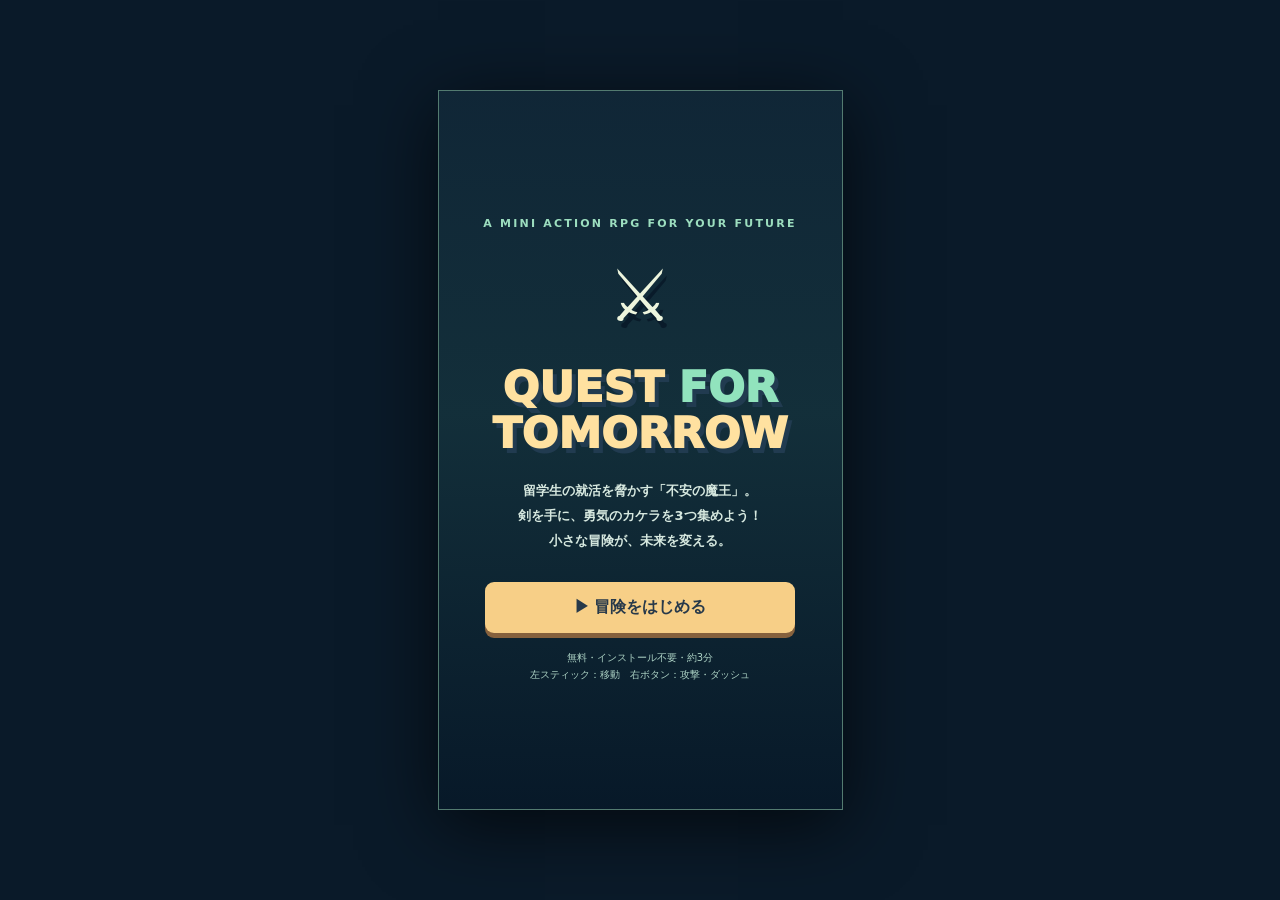
==== index.html @ f7398fd4 "Publish self-contained mobile TC Quest pixel RPG" ====
<!doctype html>
<html lang="ja"><head><meta charset="utf-8"><meta name="viewport" content="width=device-width,initial-scale=1,maximum-scale=1,user-scalable=no,viewport-fit=cover"><meta name="theme-color" content="#152939"><meta name="description" content="留学生のための無料ピクセルアクションRPG。スマホですぐ遊ぼう！"><title>QUEST FOR TOMORROW | TC Quest</title>
<style>
*{box-sizing:border-box}html,body{margin:0;height:100%;overflow:hidden;background:#0a1a29;color:#edf5dd;font-family:system-ui,-apple-system,"Hiragino Kaku Gothic ProN","Yu Gothic",sans-serif;touch-action:none}body{display:grid;place-items:center}#wrap{position:relative;height:min(100dvh,720px);width:min(100vw,405px,calc(100dvh * .5625));aspect-ratio:9/16;overflow:hidden;background:#294a45;box-shadow:0 15px 70px #000a;border:1px solid #537b70}canvas{display:block;width:100%;height:100%;image-rendering:pixelated;touch-action:none}#menu,#win,#lose,#inventory{position:absolute;inset:0;display:flex;align-items:center;justify-content:center;text-align:center;flex-direction:column;padding:25px;background:linear-gradient(180deg,#102536d9,#132f3ae8 45%,#071828f7);z-index:4}#menu[hidden],#win[hidden],#lose[hidden],#inventory[hidden]{display:none}.kicker{font-weight:900;color:#9cdebf;letter-spacing:.2em;font-size:11px}.logo{margin:18px 0 10px;font-size:43px;line-height:1.07;font-weight:1000;color:#ffe1a0;text-shadow:4px 5px 0 #213b50}.logo span{color:#91e3bd}.pixel{font-size:72px;filter:drop-shadow(4px 7px 0 #091b2a);margin:24px 0 8px}.story{font-weight:650;font-size:13px;line-height:1.9;color:#d6e8df;max-width:290px}.primary,.secondary{border:0;border-radius:9px;padding:15px 16px;width:100%;max-width:310px;cursor:pointer;font-weight:900;font-size:16px;box-shadow:0 5px 0 #86613d;background:#f7cf87;color:#27394a;margin-top:15px}.secondary{background:#1e4554;color:#dbf5e2;border:1px solid #548978;box-shadow:none;font-size:13px}small{color:#add3c5;font-size:10px;line-height:1.7;margin-top:16px}.card{padding:20px 15px;border:1px solid #76b69b;background:#173a46;border-radius:12px;max-width:310px;width:100%}.card h2{color:#ffdc96;margin:6px 0 9px}.card p{font-size:13px;line-height:1.8}#err{position:absolute;bottom:5px;color:#ffb9ab;font-size:10px;left:5px;right:5px;text-align:center;pointer-events:none}#tips{position:absolute;top:5px;right:5px;z-index:3;pointer-events:none;color:#f6dfac;font-size:10px;text-shadow:0 2px 4px #000}
</style></head><body><main id="wrap"><canvas id="game" width="360" height="640" aria-label="ピクセルアクションRPG"></canvas>
<div id="menu"><div class="kicker">A MINI ACTION RPG FOR YOUR FUTURE</div><div class="pixel">⚔️</div><h1 class="logo">QUEST <span>FOR</span><br>TOMORROW</h1><p class="story">留学生の就活を脅かす「不安の魔王」。<br>剣を手に、勇気のカケラを3つ集めよう！<br>小さな冒険が、未来を変える。</p><button class="primary" id="start">▶ 冒険をはじめる</button><small>無料・インストール不要・約3分<br>左スティック：移動　右ボタン：攻撃・ダッシュ</small></div>
<div id="win" hidden><div class="kicker">QUEST COMPLETE ✨</div><h1 class="logo">未来への<br>扉が開いた！</h1><p class="story">モンスターを倒した勇気で、<br>次は本当の就活に挑戦しよう。</p><div class="card"><div class="kicker">NEXT QUEST</div><h2>TC パスポート</h2><p>留学生の就職活動を、もっと自分らしく。<br>新しい一歩を踏み出そう。</p><button id="register" class="primary">TCパスポートを見る ↗</button></div><button class="secondary" id="again">もう一度プレイ ↻</button><small>本ゲームのアイテムはTCパスポート本体とは無関係です。</small></div>
<div id="lose" hidden><div class="pixel">💔</div><h1 class="logo">GAME OVER</h1><p class="story">冒険は何度でもやり直せる！</p><button class="primary" id="retry">もう一度チャレンジ</button></div>
<div id="inventory" hidden><div class="kicker">ADVENTURER'S BAG</div><h1 class="logo">もちもの</h1><div class="card" id="bag"></div><button id="resume" class="primary">▶ つづける</button></div><div id="tips"></div><div id="err"></div></main>
<script>
(()=>{'use strict';
const c=document.querySelector('#game'),g=c.getContext('2d');if(!g){document.querySelector('#err').textContent='Canvasが使用できません';return}g.imageSmoothingEnabled=false;
const SW=360,SH=640,WW=800,WH=1550,T=32,pi=Math.PI*2;
let p,foes,loot,fx,bolts,boss,keys={},joy=null,playing=false,pause=false,last=0,sec=0,camX=0,camY=0,shake=0,transition=0,won=false;
const $=s=>document.querySelector(s),clamp=(v,a,b)=>Math.max(a,Math.min(b,v)),rd=(x,y)=>{let q=Math.sin(x*127.1+y*311.7)*43758.5453;return q-Math.floor(q)},dist=(a,b)=>Math.hypot(a.x-b.x,a.y-b.y);
function r(x,y,w,h,col){g.fillStyle=col;g.fillRect(Math.round(x),Math.round(y),Math.ceil(w),Math.ceil(h))}
function tx(t,x,y,size=12,col='#fff3cd',align='left'){g.font='900 '+size+'px system-ui,sans-serif';g.textAlign=align;g.textBaseline='middle';g.shadowColor='#10202b';g.shadowBlur=3;g.fillStyle=col;g.fillText(t,x,y);g.shadowBlur=0}
function circ(x,y,rad,col){g.beginPath();g.arc(x,y,rad,0,pi);g.fillStyle=col;g.fill()}
function pill(x,y,w,h,col){r(x,y,w,h,col);r(x+3,y-3,w-6,3,col);r(x+3,y+h,w-6,3,col)}
function snd(freq=440){try{const A=window.AudioContext||window.webkitAudioContext;if(!A)return;const ac=window._tcAc||(window._tcAc=new A());if(ac.state==='suspended')ac.resume();const o=ac.createOscillator(),v=ac.createGain();o.type='square';o.frequency.value=freq;v.gain.value=.018;o.connect(v);v.connect(ac.destination);o.start();v.gain.exponentialRampToValueAtTime(.0001,ac.currentTime+.09);o.stop(ac.currentTime+.1)}catch(e){}}
function makeFoe(x,y,type=0,gem=false){return{x,y,type,gem,hp:type===2?8:type===1?5:4,max:type===2?8:type===1?5:4,t:rd(x,y)*6,hit:0,cool:0,dead:false,vx:0,vy:0}}
function begin(){
 p={x:397,y:1330,hp:12,max:12,atk:2,armor:0,lv:1,xp:0,coins:0,pots:2,gems:0,weapon:false,shield:false,dx:0,dy:-1,swing:0,hit:0,atkc:0,dash:0,dashc:0};
 foes=[makeFoe(455,1170,0),makeFoe(340,1065,0),makeFoe(427,970,1,true),makeFoe(500,900,0),makeFoe(320,820,1),makeFoe(420,765,2,true),makeFoe(480,680,1),makeFoe(350,620,0),makeFoe(440,505,2,true),makeFoe(480,405,1)];
 loot=[{x:337,y:1275,k:'sword',live:true},{x:467,y:1110,k:'shield',live:true},{x:350,y:730,k:'potion',live:true}];
 boss={x:400,y:235,hp:45,max:45,active:false,dead:false,t:0,cool:1.5,hit:0};
 fx=[];bolts=[];keys={};joy=null;playing=true;pause=false;won=false;sec=0;camY=WH-SH;camX=215;shake=0;
 $('#menu').hidden=true;$('#win').hidden=true;$('#lose').hidden=true;$('#inventory').hidden=true;$('#tips').textContent='';
 snd(520);
}
function spark(x,y,col,n=9){for(let j=0;j<n;j++){let a=rd(j+sec*100,x+y)*pi*2,v=40+rd(j*4,y)*80;fx.push({x,y,vx:Math.cos(a)*v,vy:Math.sin(a)*v,l:.4+rd(x,j)*.3,col})}}
function lootGet(z){z.live=false;if(z.k==='sword'){p.weapon=true;p.atk=4;notice('鋼の剣を手に入れた！ 攻撃力UP')}else if(z.k==='shield'){p.shield=true;p.armor=1;notice('守りの盾を装備！')}else if(z.k==='gem'){p.gems++;notice('勇気のカケラ '+p.gems+'/3');snd(820)}else if(z.k==='potion'){p.pots++;notice('回復薬 +1')}else{p.coins+=10;notice('10 GOLD GET!')}spark(z.x,z.y,'#ffd990',15);snd(670)}
let note='',noteTime=0;function notice(s){note=s;noteTime=2.1}
function attack(){if(!playing||pause||p.atkc>0)return;p.swing=.19;p.atkc=.32;snd(325);let ang=Math.atan2(p.dy,p.dx);spark(p.x+p.dx*17,p.y+p.dy*17,'#ffffc7',4);for(let f of [...foes,boss]){if(f.dead||f===boss&&!f.active)continue;let d=dist(f,p),a=Math.atan2(f.y-p.y,f.x-p.x);if(d<64&&(Math.abs(Math.atan2(Math.sin(a-ang),Math.cos(a-ang)))<1.5||d<30)){f.hp-=p.atk;f.hit=.17;spark(f.x,f.y,'#ffc5ac',6);if(f.hp<=0){f.dead=true;spark(f.x,f.y,'#eac185',19);if(f===boss){victory();return}if(f.gem)loot.push({x:f.x,y:f.y,k:'gem',live:true});else if(rd(f.x,f.y)>.62)loot.push({x:f.x,y:f.y,k:rd(f.y,f.x)>.5?'potion':'gold',live:true});p.xp+=4;if(p.xp>=12*p.lv){p.xp=0;p.lv++;p.max+=2;p.hp=Math.min(p.max,p.hp+3);notice('LEVEL UP! LV.'+p.lv)} } } } }
function dash(){if(!playing||pause||p.dashc>0)return;p.dash=.21;p.dashc=1.35;p.hit=.25;snd(625)}
function heal(){if(!playing||pause||p.pots<1||p.hp===p.max)return;p.pots--;p.hp=Math.min(p.max,p.hp+6);spark(p.x,p.y,'#7ce2b2',15);notice('HP回復！');snd(725)}
function damage(n){if(p.hit>0||!playing||pause)return;p.hp-=Math.max(1,n-p.armor);p.hit=.85;shake=8;spark(p.x,p.y,'#ff8d89',12);snd(125);if(p.hp<=0){playing=false;$('#lose').hidden=false}}
function victory(){playing=false;won=true;$('#win').hidden=false;snd(985)}
function openBag(){if(!playing)return;pause=true;$('#bag').innerHTML='⚔ 剣：'+(p.weapon?'装備中':'未取得')+'<br>🛡 盾：'+(p.shield?'装備中':'未取得')+'<br>🧪 回復薬：'+p.pots+'<br>✨ 勇気のカケラ：'+p.gems+'/3<br>🪙 コイン：'+p.coins+'<br>★ レベル：'+p.lv;$('#inventory').hidden=false}
function update(dt){if(!playing||pause)return;sec+=dt;noteTime=Math.max(0,noteTime-dt);shake=Math.max(0,shake-30*dt);
 for(const k of ['swing','hit','atkc','dash','dashc'])p[k]=Math.max(0,p[k]-dt);
 let dx=(keys.KeyD||keys.ArrowRight?1:0)-(keys.KeyA||keys.ArrowLeft?1:0),dy=(keys.KeyS||keys.ArrowDown?1:0)-(keys.KeyW||keys.ArrowUp?1:0);
 if(joy){dx=joy.dx;dy=joy.dy}let len=Math.hypot(dx,dy);if(len>.06){dx/=Math.max(1,len);dy/=Math.max(1,len);p.dx=dx;p.dy=dy;let sp=p.dash>0?370:135;p.x=clamp(p.x+dx*sp*dt,30,WW-30);p.y=clamp(p.y+dy*sp*dt,35,WH-35)}
 for(let z of loot)if(z.live&&dist(z,p)<27)lootGet(z);
 if(p.gems>=3&&!boss.active){boss.active=true;notice('3つのカケラを集めた！ 北の遺跡へ！')}
 for(let f of foes){if(f.dead)continue;f.t+=dt;f.hit=Math.max(0,f.hit-dt);f.cool=Math.max(0,f.cool-dt);let d=dist(f,p);
 if(d<230){let s=f.type===1?55:48;if(d>25){f.x+=(p.x-f.x)/d*s*dt;f.y+=(p.y-f.y)/d*s*dt}if(d<25&&f.cool===0){damage(2);f.cool=.95}}else{f.x+=Math.sin(f.t*.7)*.17;f.y+=Math.cos(f.t*.8)*.13}}
 if(boss.active&&!boss.dead){boss.t+=dt;boss.cool-=dt;boss.hit=Math.max(0,boss.hit-dt);let d=dist(boss,p);if(d<480){if(d>65){boss.x+=(p.x-boss.x)/Math.max(1,d)*37*dt;boss.y+=(p.y-boss.y)/Math.max(1,d)*37*dt}if(d<62)damage(3);if(boss.cool<=0){boss.cool=boss.hp<22?1.1:1.65;for(let i=-1;i<=1;i++){let a=Math.atan2(p.y-boss.y,p.x-boss.x)+i*.32;bolts.push({x:boss.x,y:boss.y,vx:Math.cos(a)*125,vy:Math.sin(a)*125,t:3.6})}snd(210)}}}
 for(let z of bolts){z.x+=z.vx*dt;z.y+=z.vy*dt;z.t-=dt;if(z.t>0&&Math.hypot(z.x-p.x,z.y-p.y)<16){z.t=0;damage(2)}}bolts=bolts.filter(z=>z.t>0);
 for(let z of fx){z.x+=z.vx*dt;z.y+=z.vy*dt;z.l-=dt}fx=fx.filter(z=>z.l>0);
 camX+=(clamp(p.x-SW/2,0,WW-SW)-camX)*Math.min(1,dt*8);camY+=(clamp(p.y-SH*.54,0,WH-SH)-camY)*Math.min(1,dt*7);
}
function tile(x,y){let v=rd(x,y),wy=y*T;let ruins=wy<500,village=wy>1090,path=Math.abs(x*T+T/2-(400+Math.sin(wy*.006)*26))<71;
 const base=ruins?['#455e66','#4d666d','#3a535e']:village?['#60845a','#668b61','#587d57']:['#426b50','#497654','#3c644c'];r(x*T,y*T,T,T,path?(ruins?'#768077':'#c9b489'):base[Math.floor(v*3)]);
 if(path){if(v>.74)r(x*T+8,y*T+16,4,3,'#927e62');return}
 if(v>.82){r(x*T+4,y*T+4,3,3,'#c8d184');r(x*T+13,y*T+19,3,3,'#f6c5a4')}
 else if(v>.59){r(x*T+11,y*T+8,3,7,ruins?'#839c95':'#85a46e');r(x*T+20,y*T+20,3,6,'#8ebc75')}
}
function tree(x,y,v){r(x-7,y+7,15,14,'#523f36');r(x-19,y-20,38,29,'#234d3b');r(x-14,y-30,30,27,'#2b6649');r(x-8,y-37,18,14,'#397f57');r(x-12,y-20,9,4,'#458c5b');if(v>.7){r(x+6,y-22,5,5,'#bbca7e');r(x-11,y-7,4,4,'#e49a7e')}}
function house(x,y){r(x-45,y-20,90,69,'#d0b087');r(x-37,y-13,75,50,'#edcea2');r(x-53,y-36,106,25,'#715462');r(x-44,y-45,88,14,'#8f6670');r(x-10,y+14,20,35,'#66534b');r(x-29,y+2,13,13,'#87bac0');r(x+18,y+2,13,13,'#87bac0');r(x-7,y+18,3,4,'#d6b37c')}
function ground(){
 let l=Math.floor(camX/T)-1,u=Math.floor(camY/T)-1,rt=l+14,bt=u+22;
 for(let y=Math.max(0,u);y<=Math.min(Math.ceil(WH/T),bt);y++)for(let x=Math.max(0,l);x<=Math.min(Math.ceil(WW/T),rt);x++)tile(x,y);
 // small river near village
 for(let y=1110;y<1490;y+=16){let x=650+Math.sin(y*.017)*35;r(x,y,45,17,'#407e8d');r(x+6,y+3,17,2,'#8cbfc0')}
 for(let y=400;y<1260;y+=77)for(let x=65;x<740;x+=70){let v=rd(x,y);if(v>.35&&Math.abs(x-(400+Math.sin(y*.006)*26))>100)tree(x+v*18,y+v*25,v)}
 house(180,1324);house(632,1382);house(230,1465);
 for(let x=140;x<715;x+=75){r(x,160,55,13,'#59636a');r(x+8,172,6,42,'#62686d');r(x+48,172,6,42,'#62686d');}
 r(308,134,183,14,'#94917f');r(315,150,12,66,'#7c8179');r(474,150,12,66,'#7c8179');r(328,168,150,9,'#adb09d');r(352,188,100,10,'#6d7b78');
 // enchanted lanterns
 for(let y=455;y<1190;y+=210){circ(280,y,8,'#9be8b369');circ(520,y-36,8,'#a5e3ba60')}
}
function figure(x,y,dir=p.dy,step=0){const b=(a,b,w,h,col)=>r(x+a,y+b,w,h,col);
 b(-8,6,16,5,'#1c3444');b(-8,-10,16,18,'#37678b');b(-6,-23,13,14,'#efba92');b(-8,-26,17,8,'#473949');b(-9,-17,4,8,'#473949');b(-10,-7,4,16,'#e3c58c');b(7,-7,4,16,'#e3c58c');b(-6,8+step,5,8,'#38495c');b(2,8-step,5,8,'#38495c');b(-7,16+step,7,4,'#282e3b');b(2,16-step,7,4,'#282e3b');if(p.weapon){b(10,-9,3,19,'#cbd9da');b(8,-3,8,3,'#eac788')}if(p.shield){b(-13,-3,6,13,'#d3a75d')}}
function monster(f){let x=f.x,y=f.y+Math.sin(f.t*5)*2;const b=(a,by,w,h,co)=>r(x+a,y+by,w,h,co);if(f.type===0){b(-12,-5,24,15,'#427b7a');b(-10,-10,20,9,'#71c6a0');b(-5,-1,3,3,'#182f35');b(4,-1,3,3,'#182f35');b(-9,9,6,4,'#376a64');b(4,9,6,4,'#376a64')}else if(f.type===1){b(-16,-3,9,9,'#67517f');b(7,-3,9,9,'#67517f');b(-8,-6,16,14,'#85709d');b(-4,-1,3,3,'#ffbd9e');b(4,-1,3,3,'#ffbd9e')}else{b(-12,-13,24,27,'#6d81a5');b(-8,-20,16,9,'#a3a1be');b(-5,-4,3,4,'#ffe5ac');b(3,-4,3,4,'#ffe5ac');b(-8,13,16,5,'#515981')}if(f.gem){circ(x,y-27,7,'#f7d68d');tx('✦',x,y-27,12,'#fff6ba','center')}if(f.hit>0)r(x-14,y-22,28,42,'#ffffff80')}
function king(f){let x=f.x,y=f.y,b=(a,c,w,h,color)=>r(x+a,y+c,w,h,color);b(-34,-20,68,57,'#39334e');b(-28,-35,56,30,'#705775');b(-22,-48,44,20,'#9c708e');b(-18,-58,10,15,'#d6b071');b(8,-58,10,15,'#d6b071');b(-13,-17,8,7,'#fbc5a3');b(5,-17,8,7,'#fbc5a3');b(-4,-2,8,17,'#292c42');b(-30,34,60,8,'#242a41');circ(x,y-63,5,'#e9be78');if(f.hit>0)r(x-35,y-59,70,100,'#f9eacc77')}
function world(){
 g.save();g.translate(-Math.round(camX)+(shake?Math.sin(sec*60)*shake:0),-Math.round(camY));
 ground();
 for(const z of loot)if(z.live){let k=Math.sin(sec*5)*3;circ(z.x,z.y-8+k,14,'#fae4a22e');tx(z.k==='sword'?'⚔':z.k==='shield'?'◆':z.k==='potion'?'✚':z.k==='gem'?'✦':'●',z.x,z.y-11+k,23,z.k==='gem'?'#ffe79c':'#f8efd0','center')}
 for(const f of foes)if(!f.dead)monster(f);
 if(boss.active&&!boss.dead)king(boss);
 if(p.hit<=0||Math.floor(sec*15)%2===0)figure(p.x,p.y,p.dy,Math.sin(sec*13)>0?2:0);
 if(p.swing>0){let a=Math.atan2(p.dy,p.dx);g.strokeStyle='#f9eac1';g.lineWidth=7;g.beginPath();g.arc(p.x,p.y,34,a-.85,a+.85);g.stroke();g.strokeStyle='#a4eef0';g.lineWidth=2;g.stroke()}
 for(const b of bolts){circ(b.x,b.y,8,'#b678c1');circ(b.x,b.y,4,'#ffd4e5')}
 for(const e of fx)r(e.x,e.y,4,4,e.col);
 g.restore()
}
function hud(){
 r(0,0,SW,92,'#112d3de8');r(5,5,350,77,'#1b4248');tx('LV.'+p.lv+'  ADVENTURER',15,17,12,'#fce3a9');tx('HP',15,42,11);pill(40,35,174,11,'#193440');r(43,38,168*Math.max(0,p.hp)/p.max,5,p.hp<4?'#e78676':'#85d4a0');tx(p.hp+'/'+p.max,224,43,11);tx('✦ '+p.gems+'/3',286,27,16,'#ffe49d');tx('🪙 '+p.coins,291,51,11);r(7,69,345,10,'#284b50');r(7,69,Math.min(345,p.xp/(12*p.lv)*345),10,'#edc685');
 pill(19,99,322,28,'#123444e8');tx(p.gems<3?'森の魔物を倒して勇気のカケラを集めよう '+p.gems+'/3':'北の遺跡の魔王を倒そう！',180,113,11,'#fff0c4','center');
 if(boss.active&&!boss.dead){pill(60,138,240,23,'#213047db');r(64,154,232*boss.hp/boss.max,4,'#d58aab');tx('不安の魔王  BOSS',180,145,11,'#ffe3dd','center')}
 if(noteTime>0){pill(17,188,326,32,'#214e4be8');tx(note,180,205,12,'#ffe6b0','center')}
 pill(8,132,38,28,'#274d58dd');tx('☰',27,145,17,'#fff0be','center');
}
function control(){circ(72,558,56,'#153845bb');circ(72,558,48,'#4e7e79bb');circ(72+(joy?joy.dx*29:0),558+(joy?joy.dy*29:0),24,'#aad3adcc');tx('✦',72+(joy?joy.dx*29:0),558+(joy?joy.dy*29:0),24,'#fff0c8','center');circ(285,539,41,'#a8655fdd');circ(285,539,33,'#c2806bdd');tx('⚔',285,539,30,'#ffeac1','center');tx('ATTACK',285,587,10);circ(294,602,30,'#386e80dd');tx('↗',294,600,27,'#e9f6e4','center');circ(212,602,26,'#437b63dd');tx('+',212,602,27);tx('×'+p.pots,209,635,11)}
function paint(){r(0,0,SW,SH,'#102e39');if(!p)return;world();hud();if(playing&&!pause)control()}
function tap(e){if(!playing||pause)return;e.preventDefault();const b=c.getBoundingClientRect(),x=(e.clientX-b.left)*SW/b.width,y=(e.clientY-b.top)*SH/b.height;
 if(x<55&&y>128&&y<170){openBag();return}
 if(y>484&&x<154){joy={id:e.pointerId,dx:0,dy:0};try{c.setPointerCapture(e.pointerId)}catch(_){};move(e);return}
 if(Math.hypot(x-285,y-539)<48){attack();return}if(Math.hypot(x-294,y-602)<37){dash();return}if(Math.hypot(x-212,y-602)<31){heal();return}}
function move(e){if(!joy||e.pointerId!==joy.id)return;e.preventDefault();let b=c.getBoundingClientRect(),x=(e.clientX-b.left)*SW/b.width,y=(e.clientY-b.top)*SH/b.height;let dx=x-72,dy=y-558,d=Math.max(1,Math.hypot(dx,dy));joy.dx=dx/Math.max(40,d);joy.dy=dy/Math.max(40,d)}
function up(e){if(joy&&joy.id===e.pointerId)joy=null}
c.addEventListener('pointerdown',tap,{passive:false});c.addEventListener('pointermove',move,{passive:false});c.addEventListener('pointerup',up);c.addEventListener('pointercancel',up);
window.addEventListener('keydown',e=>{keys[e.code]=true;if(['Space','ArrowUp','ArrowDown','ArrowLeft','ArrowRight'].includes(e.code))e.preventDefault();if(e.repeat)return;if(e.code==='KeyJ'||e.code==='Space')attack();if(e.code==='KeyK'||e.code.startsWith('Shift'))dash();if(e.code==='KeyQ')heal();if(e.code==='KeyI'||e.code==='Escape')openBag()});window.addEventListener('keyup',e=>keys[e.code]=false);window.addEventListener('blur',()=>{keys={};joy=null});
$('#start').addEventListener('click',begin);$('#retry').addEventListener('click',begin);$('#again').addEventListener('click',begin);$('#resume').addEventListener('click',()=>{$('#inventory').hidden=true;pause=false});$('#register').addEventListener('click',()=>{window.open('https://student.passfolio.world/m/success/login','_blank','noopener,noreferrer')});
function loop(t){let dt=Math.min(.045,(t-last)/1000||0);last=t;try{update(dt);paint()}catch(e){$('#err').textContent='Error: '+e.message;playing=false}requestAnimationFrame(loop)}
requestAnimationFrame(loop);
})();
</script></body></html>
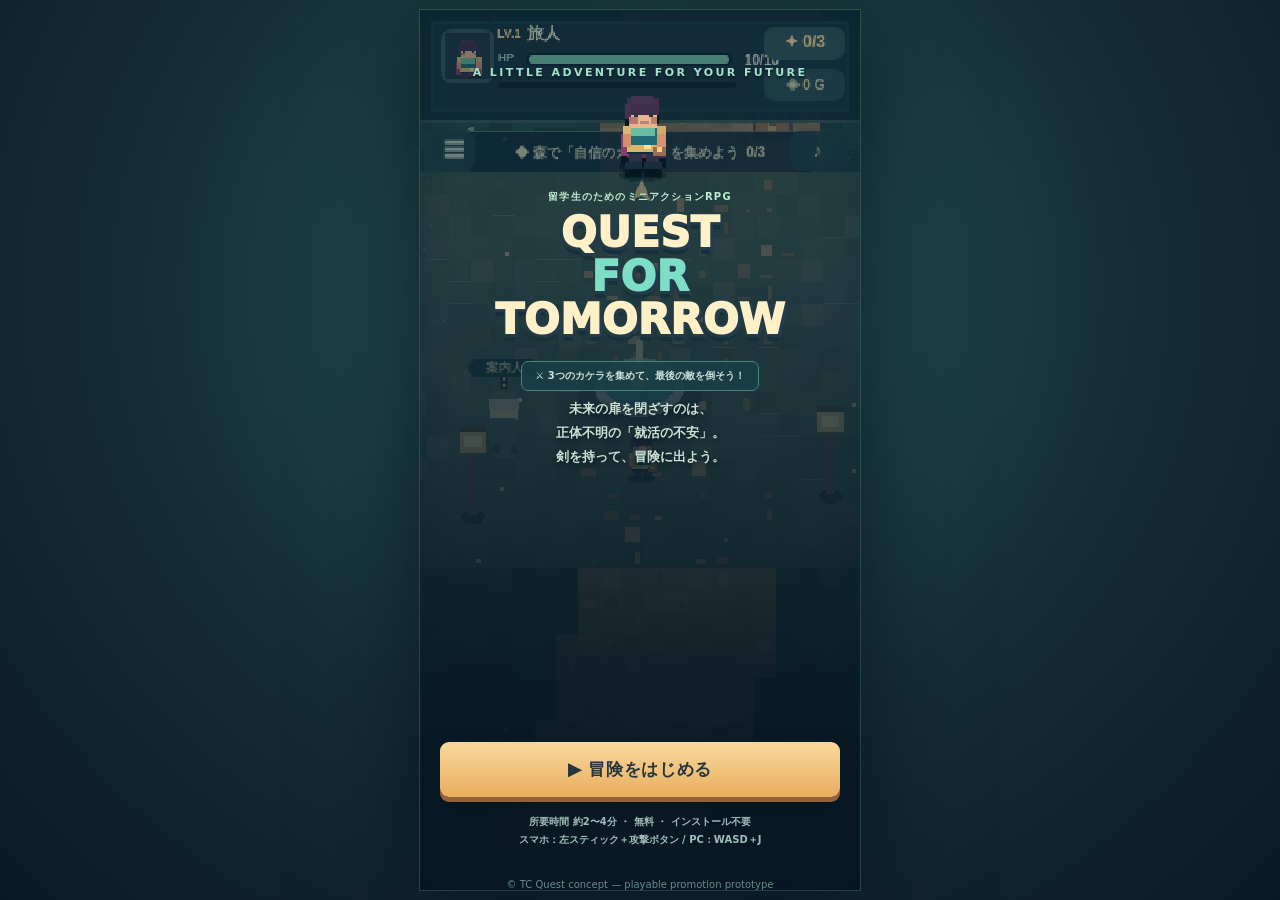
==== commit 20933197: "Make full illustrated TC Quest the default playable game" ====
--- a/index.html
+++ b/index.html
@@ -1,110 +1 @@
-<!doctype html>
-<html lang="ja"><head><meta charset="utf-8"><meta name="viewport" content="width=device-width,initial-scale=1,maximum-scale=1,user-scalable=no,viewport-fit=cover"><meta name="theme-color" content="#152939"><meta name="description" content="留学生のための無料ピクセルアクションRPG。スマホですぐ遊ぼう！"><title>QUEST FOR TOMORROW | TC Quest</title>
-<style>
-*{box-sizing:border-box}html,body{margin:0;height:100%;overflow:hidden;background:#0a1a29;color:#edf5dd;font-family:system-ui,-apple-system,"Hiragino Kaku Gothic ProN","Yu Gothic",sans-serif;touch-action:none}body{display:grid;place-items:center}#wrap{position:relative;height:min(100dvh,720px);width:min(100vw,405px,calc(100dvh * .5625));aspect-ratio:9/16;overflow:hidden;background:#294a45;box-shadow:0 15px 70px #000a;border:1px solid #537b70}canvas{display:block;width:100%;height:100%;image-rendering:pixelated;touch-action:none}#menu,#win,#lose,#inventory{position:absolute;inset:0;display:flex;align-items:center;justify-content:center;text-align:center;flex-direction:column;padding:25px;background:linear-gradient(180deg,#102536d9,#132f3ae8 45%,#071828f7);z-index:4}#menu[hidden],#win[hidden],#lose[hidden],#inventory[hidden]{display:none}.kicker{font-weight:900;color:#9cdebf;letter-spacing:.2em;font-size:11px}.logo{margin:18px 0 10px;font-size:43px;line-height:1.07;font-weight:1000;color:#ffe1a0;text-shadow:4px 5px 0 #213b50}.logo span{color:#91e3bd}.pixel{font-size:72px;filter:drop-shadow(4px 7px 0 #091b2a);margin:24px 0 8px}.story{font-weight:650;font-size:13px;line-height:1.9;color:#d6e8df;max-width:290px}.primary,.secondary{border:0;border-radius:9px;padding:15px 16px;width:100%;max-width:310px;cursor:pointer;font-weight:900;font-size:16px;box-shadow:0 5px 0 #86613d;background:#f7cf87;color:#27394a;margin-top:15px}.secondary{background:#1e4554;color:#dbf5e2;border:1px solid #548978;box-shadow:none;font-size:13px}small{color:#add3c5;font-size:10px;line-height:1.7;margin-top:16px}.card{padding:20px 15px;border:1px solid #76b69b;background:#173a46;border-radius:12px;max-width:310px;width:100%}.card h2{color:#ffdc96;margin:6px 0 9px}.card p{font-size:13px;line-height:1.8}#err{position:absolute;bottom:5px;color:#ffb9ab;font-size:10px;left:5px;right:5px;text-align:center;pointer-events:none}#tips{position:absolute;top:5px;right:5px;z-index:3;pointer-events:none;color:#f6dfac;font-size:10px;text-shadow:0 2px 4px #000}
-</style></head><body><main id="wrap"><canvas id="game" width="360" height="640" aria-label="ピクセルアクションRPG"></canvas>
-<div id="menu"><div class="kicker">A MINI ACTION RPG FOR YOUR FUTURE</div><div class="pixel">⚔️</div><h1 class="logo">QUEST <span>FOR</span><br>TOMORROW</h1><p class="story">留学生の就活を脅かす「不安の魔王」。<br>剣を手に、勇気のカケラを3つ集めよう！<br>小さな冒険が、未来を変える。</p><button class="primary" id="start">▶ 冒険をはじめる</button><small>無料・インストール不要・約3分<br>左スティック：移動　右ボタン：攻撃・ダッシュ</small></div>
-<div id="win" hidden><div class="kicker">QUEST COMPLETE ✨</div><h1 class="logo">未来への<br>扉が開いた！</h1><p class="story">モンスターを倒した勇気で、<br>次は本当の就活に挑戦しよう。</p><div class="card"><div class="kicker">NEXT QUEST</div><h2>TC パスポート</h2><p>留学生の就職活動を、もっと自分らしく。<br>新しい一歩を踏み出そう。</p><button id="register" class="primary">TCパスポートを見る ↗</button></div><button class="secondary" id="again">もう一度プレイ ↻</button><small>本ゲームのアイテムはTCパスポート本体とは無関係です。</small></div>
-<div id="lose" hidden><div class="pixel">💔</div><h1 class="logo">GAME OVER</h1><p class="story">冒険は何度でもやり直せる！</p><button class="primary" id="retry">もう一度チャレンジ</button></div>
-<div id="inventory" hidden><div class="kicker">ADVENTURER'S BAG</div><h1 class="logo">もちもの</h1><div class="card" id="bag"></div><button id="resume" class="primary">▶ つづける</button></div><div id="tips"></div><div id="err"></div></main>
-<script>
-(()=>{'use strict';
-const c=document.querySelector('#game'),g=c.getContext('2d');if(!g){document.querySelector('#err').textContent='Canvasが使用できません';return}g.imageSmoothingEnabled=false;
-const SW=360,SH=640,WW=800,WH=1550,T=32,pi=Math.PI*2;
-let p,foes,loot,fx,bolts,boss,keys={},joy=null,playing=false,pause=false,last=0,sec=0,camX=0,camY=0,shake=0,transition=0,won=false;
-const $=s=>document.querySelector(s),clamp=(v,a,b)=>Math.max(a,Math.min(b,v)),rd=(x,y)=>{let q=Math.sin(x*127.1+y*311.7)*43758.5453;return q-Math.floor(q)},dist=(a,b)=>Math.hypot(a.x-b.x,a.y-b.y);
-function r(x,y,w,h,col){g.fillStyle=col;g.fillRect(Math.round(x),Math.round(y),Math.ceil(w),Math.ceil(h))}
-function tx(t,x,y,size=12,col='#fff3cd',align='left'){g.font='900 '+size+'px system-ui,sans-serif';g.textAlign=align;g.textBaseline='middle';g.shadowColor='#10202b';g.shadowBlur=3;g.fillStyle=col;g.fillText(t,x,y);g.shadowBlur=0}
-function circ(x,y,rad,col){g.beginPath();g.arc(x,y,rad,0,pi);g.fillStyle=col;g.fill()}
-function pill(x,y,w,h,col){r(x,y,w,h,col);r(x+3,y-3,w-6,3,col);r(x+3,y+h,w-6,3,col)}
-function snd(freq=440){try{const A=window.AudioContext||window.webkitAudioContext;if(!A)return;const ac=window._tcAc||(window._tcAc=new A());if(ac.state==='suspended')ac.resume();const o=ac.createOscillator(),v=ac.createGain();o.type='square';o.frequency.value=freq;v.gain.value=.018;o.connect(v);v.connect(ac.destination);o.start();v.gain.exponentialRampToValueAtTime(.0001,ac.currentTime+.09);o.stop(ac.currentTime+.1)}catch(e){}}
-function makeFoe(x,y,type=0,gem=false){return{x,y,type,gem,hp:type===2?8:type===1?5:4,max:type===2?8:type===1?5:4,t:rd(x,y)*6,hit:0,cool:0,dead:false,vx:0,vy:0}}
-function begin(){
- p={x:397,y:1330,hp:12,max:12,atk:2,armor:0,lv:1,xp:0,coins:0,pots:2,gems:0,weapon:false,shield:false,dx:0,dy:-1,swing:0,hit:0,atkc:0,dash:0,dashc:0};
- foes=[makeFoe(455,1170,0),makeFoe(340,1065,0),makeFoe(427,970,1,true),makeFoe(500,900,0),makeFoe(320,820,1),makeFoe(420,765,2,true),makeFoe(480,680,1),makeFoe(350,620,0),makeFoe(440,505,2,true),makeFoe(480,405,1)];
- loot=[{x:337,y:1275,k:'sword',live:true},{x:467,y:1110,k:'shield',live:true},{x:350,y:730,k:'potion',live:true}];
- boss={x:400,y:235,hp:45,max:45,active:false,dead:false,t:0,cool:1.5,hit:0};
- fx=[];bolts=[];keys={};joy=null;playing=true;pause=false;won=false;sec=0;camY=WH-SH;camX=215;shake=0;
- $('#menu').hidden=true;$('#win').hidden=true;$('#lose').hidden=true;$('#inventory').hidden=true;$('#tips').textContent='';
- snd(520);
-}
-function spark(x,y,col,n=9){for(let j=0;j<n;j++){let a=rd(j+sec*100,x+y)*pi*2,v=40+rd(j*4,y)*80;fx.push({x,y,vx:Math.cos(a)*v,vy:Math.sin(a)*v,l:.4+rd(x,j)*.3,col})}}
-function lootGet(z){z.live=false;if(z.k==='sword'){p.weapon=true;p.atk=4;notice('鋼の剣を手に入れた！ 攻撃力UP')}else if(z.k==='shield'){p.shield=true;p.armor=1;notice('守りの盾を装備！')}else if(z.k==='gem'){p.gems++;notice('勇気のカケラ '+p.gems+'/3');snd(820)}else if(z.k==='potion'){p.pots++;notice('回復薬 +1')}else{p.coins+=10;notice('10 GOLD GET!')}spark(z.x,z.y,'#ffd990',15);snd(670)}
-let note='',noteTime=0;function notice(s){note=s;noteTime=2.1}
-function attack(){if(!playing||pause||p.atkc>0)return;p.swing=.19;p.atkc=.32;snd(325);let ang=Math.atan2(p.dy,p.dx);spark(p.x+p.dx*17,p.y+p.dy*17,'#ffffc7',4);for(let f of [...foes,boss]){if(f.dead||f===boss&&!f.active)continue;let d=dist(f,p),a=Math.atan2(f.y-p.y,f.x-p.x);if(d<64&&(Math.abs(Math.atan2(Math.sin(a-ang),Math.cos(a-ang)))<1.5||d<30)){f.hp-=p.atk;f.hit=.17;spark(f.x,f.y,'#ffc5ac',6);if(f.hp<=0){f.dead=true;spark(f.x,f.y,'#eac185',19);if(f===boss){victory();return}if(f.gem)loot.push({x:f.x,y:f.y,k:'gem',live:true});else if(rd(f.x,f.y)>.62)loot.push({x:f.x,y:f.y,k:rd(f.y,f.x)>.5?'potion':'gold',live:true});p.xp+=4;if(p.xp>=12*p.lv){p.xp=0;p.lv++;p.max+=2;p.hp=Math.min(p.max,p.hp+3);notice('LEVEL UP! LV.'+p.lv)} } } } }
-function dash(){if(!playing||pause||p.dashc>0)return;p.dash=.21;p.dashc=1.35;p.hit=.25;snd(625)}
-function heal(){if(!playing||pause||p.pots<1||p.hp===p.max)return;p.pots--;p.hp=Math.min(p.max,p.hp+6);spark(p.x,p.y,'#7ce2b2',15);notice('HP回復！');snd(725)}
-function damage(n){if(p.hit>0||!playing||pause)return;p.hp-=Math.max(1,n-p.armor);p.hit=.85;shake=8;spark(p.x,p.y,'#ff8d89',12);snd(125);if(p.hp<=0){playing=false;$('#lose').hidden=false}}
-function victory(){playing=false;won=true;$('#win').hidden=false;snd(985)}
-function openBag(){if(!playing)return;pause=true;$('#bag').innerHTML='⚔ 剣：'+(p.weapon?'装備中':'未取得')+'<br>🛡 盾：'+(p.shield?'装備中':'未取得')+'<br>🧪 回復薬：'+p.pots+'<br>✨ 勇気のカケラ：'+p.gems+'/3<br>🪙 コイン：'+p.coins+'<br>★ レベル：'+p.lv;$('#inventory').hidden=false}
-function update(dt){if(!playing||pause)return;sec+=dt;noteTime=Math.max(0,noteTime-dt);shake=Math.max(0,shake-30*dt);
- for(const k of ['swing','hit','atkc','dash','dashc'])p[k]=Math.max(0,p[k]-dt);
- let dx=(keys.KeyD||keys.ArrowRight?1:0)-(keys.KeyA||keys.ArrowLeft?1:0),dy=(keys.KeyS||keys.ArrowDown?1:0)-(keys.KeyW||keys.ArrowUp?1:0);
- if(joy){dx=joy.dx;dy=joy.dy}let len=Math.hypot(dx,dy);if(len>.06){dx/=Math.max(1,len);dy/=Math.max(1,len);p.dx=dx;p.dy=dy;let sp=p.dash>0?370:135;p.x=clamp(p.x+dx*sp*dt,30,WW-30);p.y=clamp(p.y+dy*sp*dt,35,WH-35)}
- for(let z of loot)if(z.live&&dist(z,p)<27)lootGet(z);
- if(p.gems>=3&&!boss.active){boss.active=true;notice('3つのカケラを集めた！ 北の遺跡へ！')}
- for(let f of foes){if(f.dead)continue;f.t+=dt;f.hit=Math.max(0,f.hit-dt);f.cool=Math.max(0,f.cool-dt);let d=dist(f,p);
- if(d<230){let s=f.type===1?55:48;if(d>25){f.x+=(p.x-f.x)/d*s*dt;f.y+=(p.y-f.y)/d*s*dt}if(d<25&&f.cool===0){damage(2);f.cool=.95}}else{f.x+=Math.sin(f.t*.7)*.17;f.y+=Math.cos(f.t*.8)*.13}}
- if(boss.active&&!boss.dead){boss.t+=dt;boss.cool-=dt;boss.hit=Math.max(0,boss.hit-dt);let d=dist(boss,p);if(d<480){if(d>65){boss.x+=(p.x-boss.x)/Math.max(1,d)*37*dt;boss.y+=(p.y-boss.y)/Math.max(1,d)*37*dt}if(d<62)damage(3);if(boss.cool<=0){boss.cool=boss.hp<22?1.1:1.65;for(let i=-1;i<=1;i++){let a=Math.atan2(p.y-boss.y,p.x-boss.x)+i*.32;bolts.push({x:boss.x,y:boss.y,vx:Math.cos(a)*125,vy:Math.sin(a)*125,t:3.6})}snd(210)}}}
- for(let z of bolts){z.x+=z.vx*dt;z.y+=z.vy*dt;z.t-=dt;if(z.t>0&&Math.hypot(z.x-p.x,z.y-p.y)<16){z.t=0;damage(2)}}bolts=bolts.filter(z=>z.t>0);
- for(let z of fx){z.x+=z.vx*dt;z.y+=z.vy*dt;z.l-=dt}fx=fx.filter(z=>z.l>0);
- camX+=(clamp(p.x-SW/2,0,WW-SW)-camX)*Math.min(1,dt*8);camY+=(clamp(p.y-SH*.54,0,WH-SH)-camY)*Math.min(1,dt*7);
-}
-function tile(x,y){let v=rd(x,y),wy=y*T;let ruins=wy<500,village=wy>1090,path=Math.abs(x*T+T/2-(400+Math.sin(wy*.006)*26))<71;
- const base=ruins?['#455e66','#4d666d','#3a535e']:village?['#60845a','#668b61','#587d57']:['#426b50','#497654','#3c644c'];r(x*T,y*T,T,T,path?(ruins?'#768077':'#c9b489'):base[Math.floor(v*3)]);
- if(path){if(v>.74)r(x*T+8,y*T+16,4,3,'#927e62');return}
- if(v>.82){r(x*T+4,y*T+4,3,3,'#c8d184');r(x*T+13,y*T+19,3,3,'#f6c5a4')}
- else if(v>.59){r(x*T+11,y*T+8,3,7,ruins?'#839c95':'#85a46e');r(x*T+20,y*T+20,3,6,'#8ebc75')}
-}
-function tree(x,y,v){r(x-7,y+7,15,14,'#523f36');r(x-19,y-20,38,29,'#234d3b');r(x-14,y-30,30,27,'#2b6649');r(x-8,y-37,18,14,'#397f57');r(x-12,y-20,9,4,'#458c5b');if(v>.7){r(x+6,y-22,5,5,'#bbca7e');r(x-11,y-7,4,4,'#e49a7e')}}
-function house(x,y){r(x-45,y-20,90,69,'#d0b087');r(x-37,y-13,75,50,'#edcea2');r(x-53,y-36,106,25,'#715462');r(x-44,y-45,88,14,'#8f6670');r(x-10,y+14,20,35,'#66534b');r(x-29,y+2,13,13,'#87bac0');r(x+18,y+2,13,13,'#87bac0');r(x-7,y+18,3,4,'#d6b37c')}
-function ground(){
- let l=Math.floor(camX/T)-1,u=Math.floor(camY/T)-1,rt=l+14,bt=u+22;
- for(let y=Math.max(0,u);y<=Math.min(Math.ceil(WH/T),bt);y++)for(let x=Math.max(0,l);x<=Math.min(Math.ceil(WW/T),rt);x++)tile(x,y);
- // small river near village
- for(let y=1110;y<1490;y+=16){let x=650+Math.sin(y*.017)*35;r(x,y,45,17,'#407e8d');r(x+6,y+3,17,2,'#8cbfc0')}
- for(let y=400;y<1260;y+=77)for(let x=65;x<740;x+=70){let v=rd(x,y);if(v>.35&&Math.abs(x-(400+Math.sin(y*.006)*26))>100)tree(x+v*18,y+v*25,v)}
- house(180,1324);house(632,1382);house(230,1465);
- for(let x=140;x<715;x+=75){r(x,160,55,13,'#59636a');r(x+8,172,6,42,'#62686d');r(x+48,172,6,42,'#62686d');}
- r(308,134,183,14,'#94917f');r(315,150,12,66,'#7c8179');r(474,150,12,66,'#7c8179');r(328,168,150,9,'#adb09d');r(352,188,100,10,'#6d7b78');
- // enchanted lanterns
- for(let y=455;y<1190;y+=210){circ(280,y,8,'#9be8b369');circ(520,y-36,8,'#a5e3ba60')}
-}
-function figure(x,y,dir=p.dy,step=0){const b=(a,b,w,h,col)=>r(x+a,y+b,w,h,col);
- b(-8,6,16,5,'#1c3444');b(-8,-10,16,18,'#37678b');b(-6,-23,13,14,'#efba92');b(-8,-26,17,8,'#473949');b(-9,-17,4,8,'#473949');b(-10,-7,4,16,'#e3c58c');b(7,-7,4,16,'#e3c58c');b(-6,8+step,5,8,'#38495c');b(2,8-step,5,8,'#38495c');b(-7,16+step,7,4,'#282e3b');b(2,16-step,7,4,'#282e3b');if(p.weapon){b(10,-9,3,19,'#cbd9da');b(8,-3,8,3,'#eac788')}if(p.shield){b(-13,-3,6,13,'#d3a75d')}}
-function monster(f){let x=f.x,y=f.y+Math.sin(f.t*5)*2;const b=(a,by,w,h,co)=>r(x+a,y+by,w,h,co);if(f.type===0){b(-12,-5,24,15,'#427b7a');b(-10,-10,20,9,'#71c6a0');b(-5,-1,3,3,'#182f35');b(4,-1,3,3,'#182f35');b(-9,9,6,4,'#376a64');b(4,9,6,4,'#376a64')}else if(f.type===1){b(-16,-3,9,9,'#67517f');b(7,-3,9,9,'#67517f');b(-8,-6,16,14,'#85709d');b(-4,-1,3,3,'#ffbd9e');b(4,-1,3,3,'#ffbd9e')}else{b(-12,-13,24,27,'#6d81a5');b(-8,-20,16,9,'#a3a1be');b(-5,-4,3,4,'#ffe5ac');b(3,-4,3,4,'#ffe5ac');b(-8,13,16,5,'#515981')}if(f.gem){circ(x,y-27,7,'#f7d68d');tx('✦',x,y-27,12,'#fff6ba','center')}if(f.hit>0)r(x-14,y-22,28,42,'#ffffff80')}
-function king(f){let x=f.x,y=f.y,b=(a,c,w,h,color)=>r(x+a,y+c,w,h,color);b(-34,-20,68,57,'#39334e');b(-28,-35,56,30,'#705775');b(-22,-48,44,20,'#9c708e');b(-18,-58,10,15,'#d6b071');b(8,-58,10,15,'#d6b071');b(-13,-17,8,7,'#fbc5a3');b(5,-17,8,7,'#fbc5a3');b(-4,-2,8,17,'#292c42');b(-30,34,60,8,'#242a41');circ(x,y-63,5,'#e9be78');if(f.hit>0)r(x-35,y-59,70,100,'#f9eacc77')}
-function world(){
- g.save();g.translate(-Math.round(camX)+(shake?Math.sin(sec*60)*shake:0),-Math.round(camY));
- ground();
- for(const z of loot)if(z.live){let k=Math.sin(sec*5)*3;circ(z.x,z.y-8+k,14,'#fae4a22e');tx(z.k==='sword'?'⚔':z.k==='shield'?'◆':z.k==='potion'?'✚':z.k==='gem'?'✦':'●',z.x,z.y-11+k,23,z.k==='gem'?'#ffe79c':'#f8efd0','center')}
- for(const f of foes)if(!f.dead)monster(f);
- if(boss.active&&!boss.dead)king(boss);
- if(p.hit<=0||Math.floor(sec*15)%2===0)figure(p.x,p.y,p.dy,Math.sin(sec*13)>0?2:0);
- if(p.swing>0){let a=Math.atan2(p.dy,p.dx);g.strokeStyle='#f9eac1';g.lineWidth=7;g.beginPath();g.arc(p.x,p.y,34,a-.85,a+.85);g.stroke();g.strokeStyle='#a4eef0';g.lineWidth=2;g.stroke()}
- for(const b of bolts){circ(b.x,b.y,8,'#b678c1');circ(b.x,b.y,4,'#ffd4e5')}
- for(const e of fx)r(e.x,e.y,4,4,e.col);
- g.restore()
-}
-function hud(){
- r(0,0,SW,92,'#112d3de8');r(5,5,350,77,'#1b4248');tx('LV.'+p.lv+'  ADVENTURER',15,17,12,'#fce3a9');tx('HP',15,42,11);pill(40,35,174,11,'#193440');r(43,38,168*Math.max(0,p.hp)/p.max,5,p.hp<4?'#e78676':'#85d4a0');tx(p.hp+'/'+p.max,224,43,11);tx('✦ '+p.gems+'/3',286,27,16,'#ffe49d');tx('🪙 '+p.coins,291,51,11);r(7,69,345,10,'#284b50');r(7,69,Math.min(345,p.xp/(12*p.lv)*345),10,'#edc685');
- pill(19,99,322,28,'#123444e8');tx(p.gems<3?'森の魔物を倒して勇気のカケラを集めよう '+p.gems+'/3':'北の遺跡の魔王を倒そう！',180,113,11,'#fff0c4','center');
- if(boss.active&&!boss.dead){pill(60,138,240,23,'#213047db');r(64,154,232*boss.hp/boss.max,4,'#d58aab');tx('不安の魔王  BOSS',180,145,11,'#ffe3dd','center')}
- if(noteTime>0){pill(17,188,326,32,'#214e4be8');tx(note,180,205,12,'#ffe6b0','center')}
- pill(8,132,38,28,'#274d58dd');tx('☰',27,145,17,'#fff0be','center');
-}
-function control(){circ(72,558,56,'#153845bb');circ(72,558,48,'#4e7e79bb');circ(72+(joy?joy.dx*29:0),558+(joy?joy.dy*29:0),24,'#aad3adcc');tx('✦',72+(joy?joy.dx*29:0),558+(joy?joy.dy*29:0),24,'#fff0c8','center');circ(285,539,41,'#a8655fdd');circ(285,539,33,'#c2806bdd');tx('⚔',285,539,30,'#ffeac1','center');tx('ATTACK',285,587,10);circ(294,602,30,'#386e80dd');tx('↗',294,600,27,'#e9f6e4','center');circ(212,602,26,'#437b63dd');tx('+',212,602,27);tx('×'+p.pots,209,635,11)}
-function paint(){r(0,0,SW,SH,'#102e39');if(!p)return;world();hud();if(playing&&!pause)control()}
-function tap(e){if(!playing||pause)return;e.preventDefault();const b=c.getBoundingClientRect(),x=(e.clientX-b.left)*SW/b.width,y=(e.clientY-b.top)*SH/b.height;
- if(x<55&&y>128&&y<170){openBag();return}
- if(y>484&&x<154){joy={id:e.pointerId,dx:0,dy:0};try{c.setPointerCapture(e.pointerId)}catch(_){};move(e);return}
- if(Math.hypot(x-285,y-539)<48){attack();return}if(Math.hypot(x-294,y-602)<37){dash();return}if(Math.hypot(x-212,y-602)<31){heal();return}}
-function move(e){if(!joy||e.pointerId!==joy.id)return;e.preventDefault();let b=c.getBoundingClientRect(),x=(e.clientX-b.left)*SW/b.width,y=(e.clientY-b.top)*SH/b.height;let dx=x-72,dy=y-558,d=Math.max(1,Math.hypot(dx,dy));joy.dx=dx/Math.max(40,d);joy.dy=dy/Math.max(40,d)}
-function up(e){if(joy&&joy.id===e.pointerId)joy=null}
-c.addEventListener('pointerdown',tap,{passive:false});c.addEventListener('pointermove',move,{passive:false});c.addEventListener('pointerup',up);c.addEventListener('pointercancel',up);
-window.addEventListener('keydown',e=>{keys[e.code]=true;if(['Space','ArrowUp','ArrowDown','ArrowLeft','ArrowRight'].includes(e.code))e.preventDefault();if(e.repeat)return;if(e.code==='KeyJ'||e.code==='Space')attack();if(e.code==='KeyK'||e.code.startsWith('Shift'))dash();if(e.code==='KeyQ')heal();if(e.code==='KeyI'||e.code==='Escape')openBag()});window.addEventListener('keyup',e=>keys[e.code]=false);window.addEventListener('blur',()=>{keys={};joy=null});
-$('#start').addEventListener('click',begin);$('#retry').addEventListener('click',begin);$('#again').addEventListener('click',begin);$('#resume').addEventListener('click',()=>{$('#inventory').hidden=true;pause=false});$('#register').addEventListener('click',()=>{window.open('https://student.passfolio.world/m/success/login','_blank','noopener,noreferrer')});
-function loop(t){let dt=Math.min(.045,(t-last)/1000||0);last=t;try{update(dt);paint()}catch(e){$('#err').textContent='Error: '+e.message;playing=false}requestAnimationFrame(loop)}
-requestAnimationFrame(loop);
-})();
-</script></body></html>+<!doctype html><html lang="ja"><head><meta charset="utf-8"><meta name="viewport" content="width=device-width,initial-scale=1"><meta http-equiv="refresh" content="0; url=full.html"><title>TC QUEST</title><script>location.replace('./full.html'+location.search);</script></head><body style="font-family:system-ui;text-align:center;background:#102b35;color:white;padding:40px"><h1>TC QUEST</h1><p>ゲームを読み込み中...</p><a style="color:#ffdf9c" href="./full.html">ゲームを始める ▶</a></body></html>
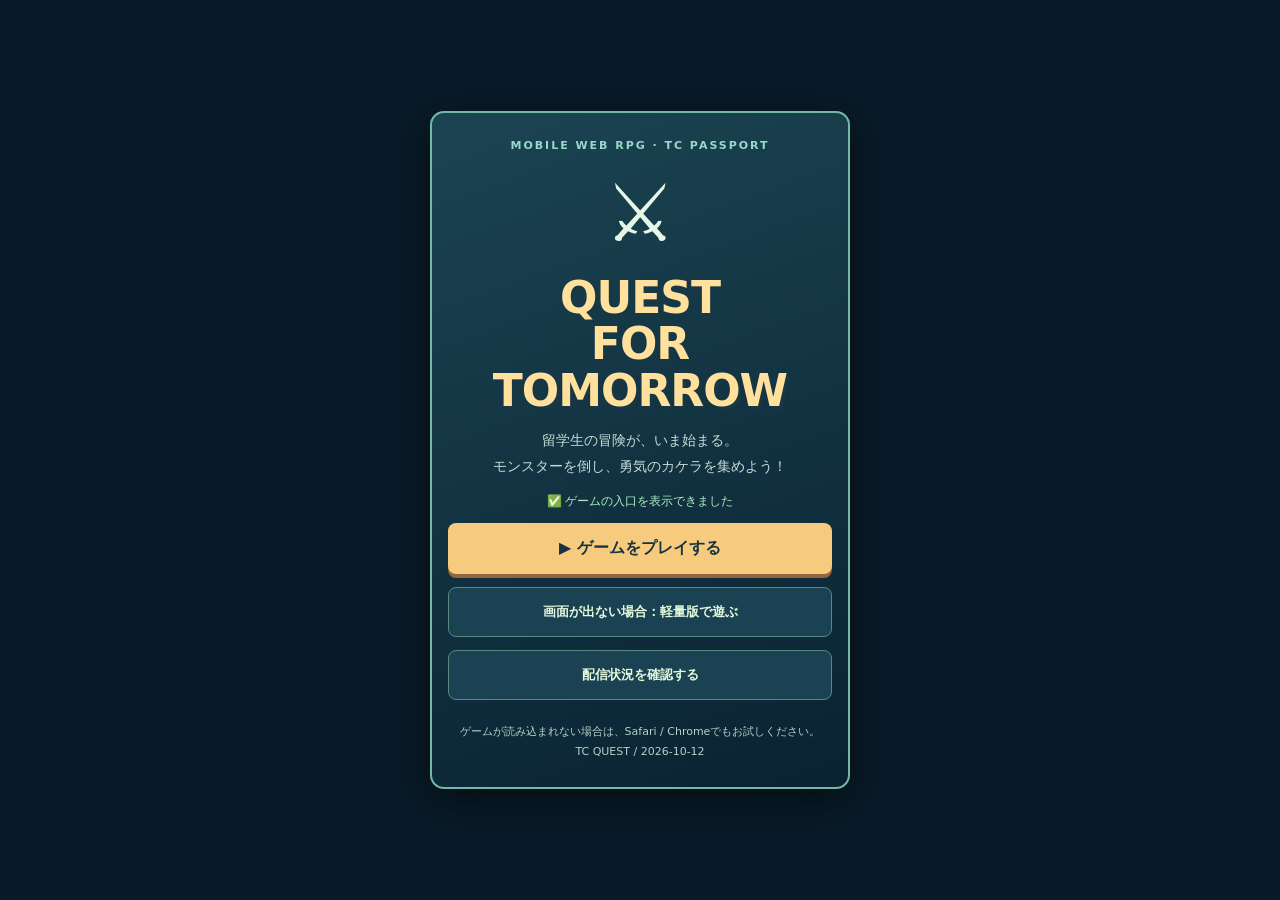
==== commit 88052940: "Replace blank-prone entry page with no-JavaScript mobile-safe game launcher and diagnostics" ====
--- a/index.html
+++ b/index.html
@@ -1 +1,4 @@
-<!doctype html><html lang="ja"><head><meta charset="utf-8"><meta name="viewport" content="width=device-width,initial-scale=1"><meta http-equiv="refresh" content="0; url=full.html"><title>TC QUEST</title><script>location.replace('./full.html'+location.search);</script></head><body style="font-family:system-ui;text-align:center;background:#102b35;color:white;padding:40px"><h1>TC QUEST</h1><p>ゲームを読み込み中...</p><a style="color:#ffdf9c" href="./full.html">ゲームを始める ▶</a></body></html>+<!doctype html>
+<html lang="ja"><head><meta charset="utf-8"><meta name="viewport" content="width=device-width,initial-scale=1,viewport-fit=cover"><meta name="theme-color" content="#142b38"><title>TC QUEST — Game Portal</title>
+<style>*{box-sizing:border-box}html,body{margin:0;min-height:100%;background:#091b28;color:#e6f7e8;font-family:system-ui,'Hiragino Kaku Gothic ProN',sans-serif}body{min-height:100dvh;display:flex;align-items:center;justify-content:center;padding:20px}main{width:100%;max-width:420px;text-align:center;background:linear-gradient(160deg,#1b4452,#0a2232);border:2px solid #74b9a7;box-shadow:0 10px 40px #0008;border-radius:14px;padding:26px 16px}.cap{font-size:11px;font-weight:900;letter-spacing:.18em;color:#97daca}h1{font-size:44px;line-height:1.06;letter-spacing:-1px;color:#ffe09d;text-shadow:3px 3px #173745;margin:14px 0}.hero{font-size:80px;margin:15px 0}p{font-size:14px;line-height:1.8;color:#c5dcd5}a{display:block;padding:15px;border-radius:8px;margin:13px 0;text-decoration:none;font-size:16px;font-weight:900;background:#f7cb7d;color:#183241;box-shadow:0 4px #93653b}a.alt{background:#1b4253;color:#e4f9dd;border:1px solid #568a80;box-shadow:none;font-size:13px}small{font-size:11px;color:#b3d0c9;line-height:1.8;display:block;margin-top:22px}.check{font-size:12px;color:#abedc1}</style></head>
+<body><main><div class="cap">MOBILE WEB RPG · TC PASSPORT</div><div class="hero">⚔️</div><h1>QUEST<br>FOR TOMORROW</h1><p>留学生の冒険が、いま始まる。<br>モンスターを倒し、勇気のカケラを集めよう！</p><div class="check">✅ ゲームの入口を表示できました</div><a href="./full.html?v=5">▶ ゲームをプレイする</a><a class="alt" href="./lite.html?v=5">画面が出ない場合：軽量版で遊ぶ</a><a class="alt" href="./status.html?v=5">配信状況を確認する</a><small>ゲームが読み込まれない場合は、Safari / Chromeでもお試しください。<br>TC QUEST / 2026-10-12</small></main></body></html>
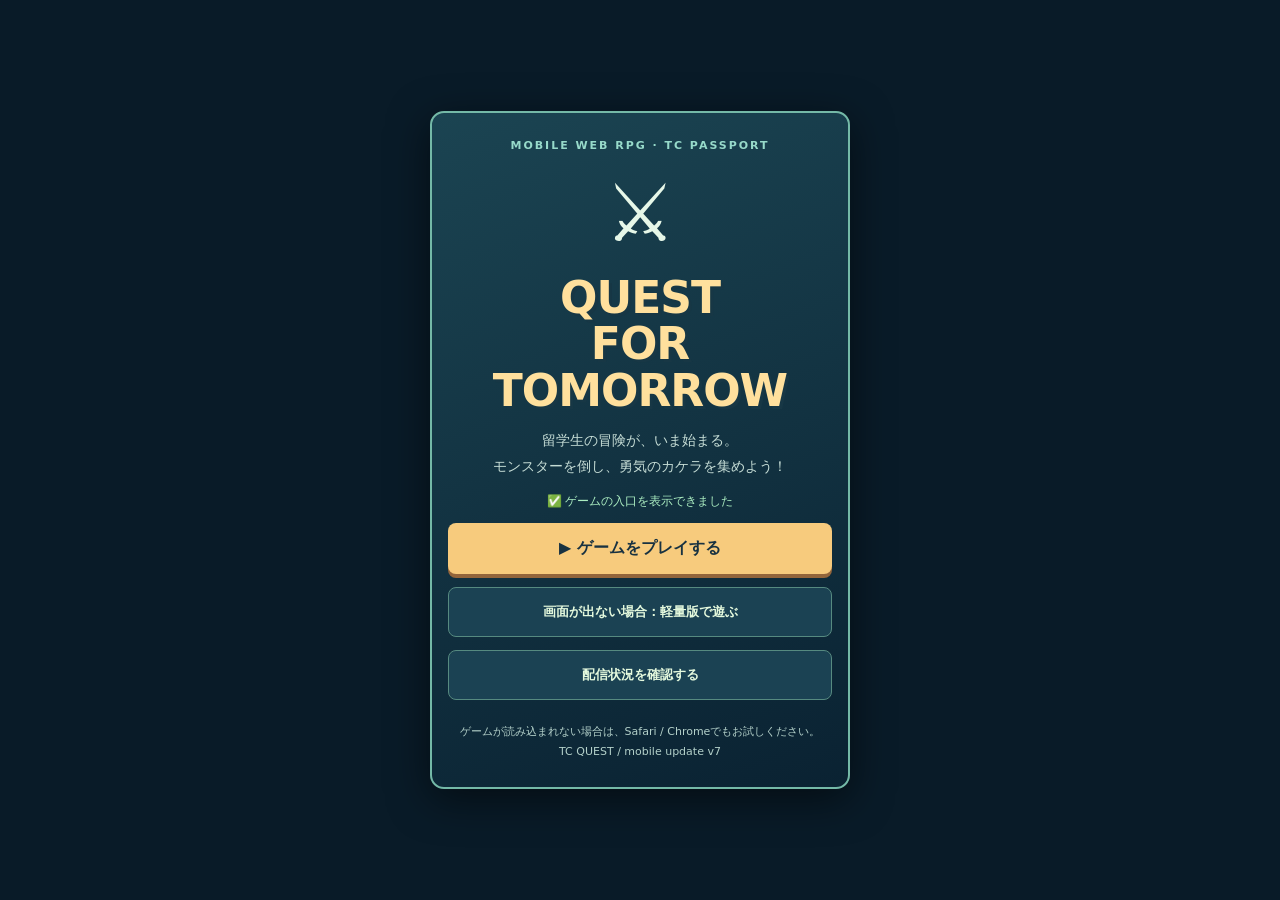
==== commit dd2807e3: "Update launcher to mobile-fixed v7 and refresh cache query" ====
--- a/index.html
+++ b/index.html
@@ -1,4 +1,4 @@
 <!doctype html>
 <html lang="ja"><head><meta charset="utf-8"><meta name="viewport" content="width=device-width,initial-scale=1,viewport-fit=cover"><meta name="theme-color" content="#142b38"><title>TC QUEST — Game Portal</title>
 <style>*{box-sizing:border-box}html,body{margin:0;min-height:100%;background:#091b28;color:#e6f7e8;font-family:system-ui,'Hiragino Kaku Gothic ProN',sans-serif}body{min-height:100dvh;display:flex;align-items:center;justify-content:center;padding:20px}main{width:100%;max-width:420px;text-align:center;background:linear-gradient(160deg,#1b4452,#0a2232);border:2px solid #74b9a7;box-shadow:0 10px 40px #0008;border-radius:14px;padding:26px 16px}.cap{font-size:11px;font-weight:900;letter-spacing:.18em;color:#97daca}h1{font-size:44px;line-height:1.06;letter-spacing:-1px;color:#ffe09d;text-shadow:3px 3px #173745;margin:14px 0}.hero{font-size:80px;margin:15px 0}p{font-size:14px;line-height:1.8;color:#c5dcd5}a{display:block;padding:15px;border-radius:8px;margin:13px 0;text-decoration:none;font-size:16px;font-weight:900;background:#f7cb7d;color:#183241;box-shadow:0 4px #93653b}a.alt{background:#1b4253;color:#e4f9dd;border:1px solid #568a80;box-shadow:none;font-size:13px}small{font-size:11px;color:#b3d0c9;line-height:1.8;display:block;margin-top:22px}.check{font-size:12px;color:#abedc1}</style></head>
-<body><main><div class="cap">MOBILE WEB RPG · TC PASSPORT</div><div class="hero">⚔️</div><h1>QUEST<br>FOR TOMORROW</h1><p>留学生の冒険が、いま始まる。<br>モンスターを倒し、勇気のカケラを集めよう！</p><div class="check">✅ ゲームの入口を表示できました</div><a href="./full.html?v=5">▶ ゲームをプレイする</a><a class="alt" href="./lite.html?v=5">画面が出ない場合：軽量版で遊ぶ</a><a class="alt" href="./status.html?v=5">配信状況を確認する</a><small>ゲームが読み込まれない場合は、Safari / Chromeでもお試しください。<br>TC QUEST / 2026-10-12</small></main></body></html>+<body><main><div class="cap">MOBILE WEB RPG · TC PASSPORT</div><div class="hero">⚔️</div><h1>QUEST<br>FOR TOMORROW</h1><p>留学生の冒険が、いま始まる。<br>モンスターを倒し、勇気のカケラを集めよう！</p><div class="check">✅ ゲームの入口を表示できました</div><a href="./full.html?v=7">▶ ゲームをプレイする</a><a class="alt" href="./lite.html?v=7">画面が出ない場合：軽量版で遊ぶ</a><a class="alt" href="./status.html?v=7">配信状況を確認する</a><small>ゲームが読み込まれない場合は、Safari / Chromeでもお試しください。<br>TC QUEST / mobile update v7</small></main></body></html>
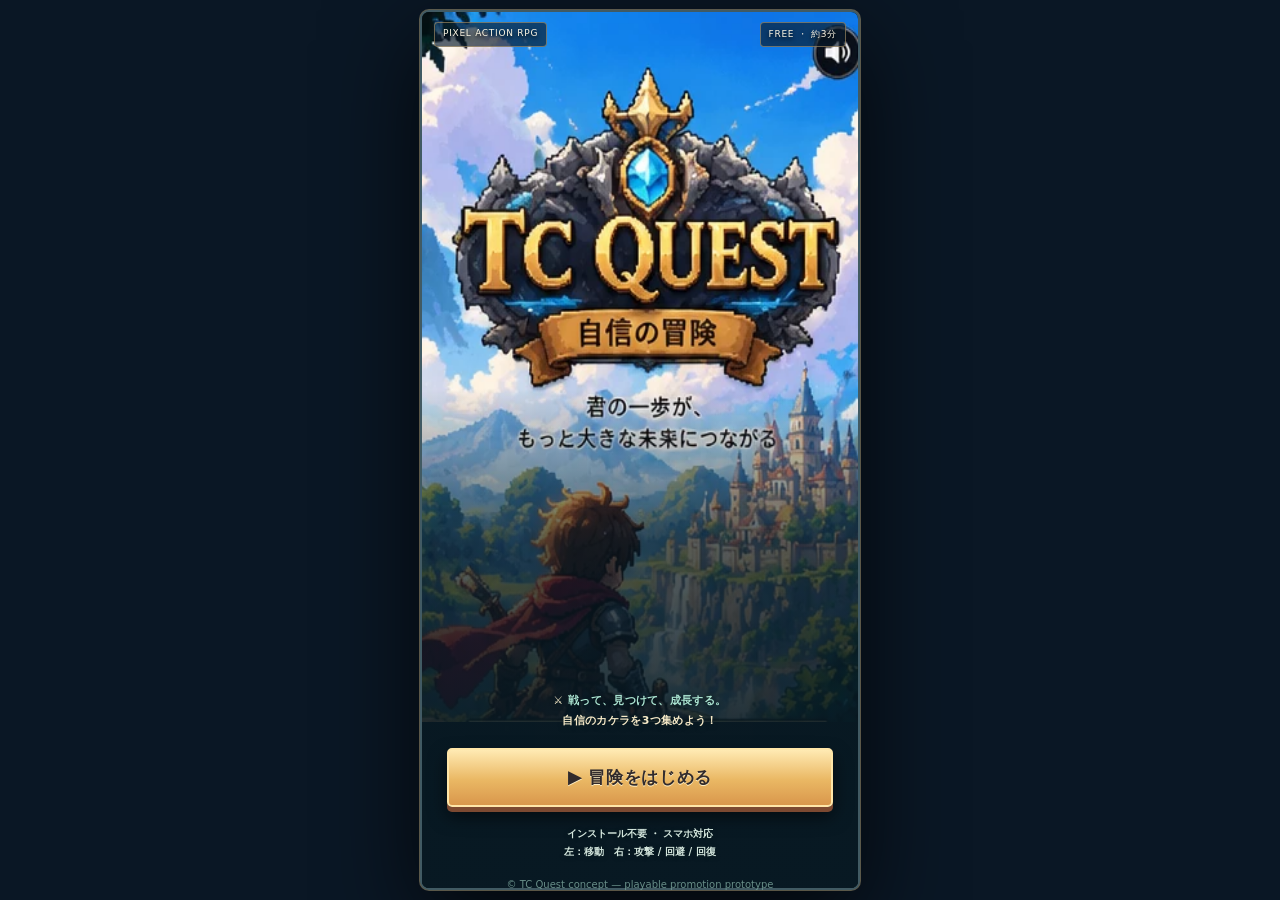
==== commit e7e06995: "Set v8 illustrated mobile action RPG as main game; keep v7 in full.html as fallback" ====
--- a/index.html
+++ b/index.html
@@ -1,4 +1,305 @@
 <!doctype html>
-<html lang="ja"><head><meta charset="utf-8"><meta name="viewport" content="width=device-width,initial-scale=1,viewport-fit=cover"><meta name="theme-color" content="#142b38"><title>TC QUEST — Game Portal</title>
-<style>*{box-sizing:border-box}html,body{margin:0;min-height:100%;background:#091b28;color:#e6f7e8;font-family:system-ui,'Hiragino Kaku Gothic ProN',sans-serif}body{min-height:100dvh;display:flex;align-items:center;justify-content:center;padding:20px}main{width:100%;max-width:420px;text-align:center;background:linear-gradient(160deg,#1b4452,#0a2232);border:2px solid #74b9a7;box-shadow:0 10px 40px #0008;border-radius:14px;padding:26px 16px}.cap{font-size:11px;font-weight:900;letter-spacing:.18em;color:#97daca}h1{font-size:44px;line-height:1.06;letter-spacing:-1px;color:#ffe09d;text-shadow:3px 3px #173745;margin:14px 0}.hero{font-size:80px;margin:15px 0}p{font-size:14px;line-height:1.8;color:#c5dcd5}a{display:block;padding:15px;border-radius:8px;margin:13px 0;text-decoration:none;font-size:16px;font-weight:900;background:#f7cb7d;color:#183241;box-shadow:0 4px #93653b}a.alt{background:#1b4253;color:#e4f9dd;border:1px solid #568a80;box-shadow:none;font-size:13px}small{font-size:11px;color:#b3d0c9;line-height:1.8;display:block;margin-top:22px}.check{font-size:12px;color:#abedc1}</style></head>
-<body><main><div class="cap">MOBILE WEB RPG · TC PASSPORT</div><div class="hero">⚔️</div><h1>QUEST<br>FOR TOMORROW</h1><p>留学生の冒険が、いま始まる。<br>モンスターを倒し、勇気のカケラを集めよう！</p><div class="check">✅ ゲームの入口を表示できました</div><a href="./full.html?v=7">▶ ゲームをプレイする</a><a class="alt" href="./lite.html?v=7">画面が出ない場合：軽量版で遊ぶ</a><a class="alt" href="./status.html?v=7">配信状況を確認する</a><small>ゲームが読み込まれない場合は、Safari / Chromeでもお試しください。<br>TC QUEST / mobile update v7</small></main></body></html>+<html lang="ja">
+<head>
+<meta charset="utf-8">
+<meta name="viewport" content="width=device-width,initial-scale=1,maximum-scale=1,user-scalable=no,viewport-fit=cover">
+<meta name="theme-color" content="#102b33">
+<meta name="tc-quest-version" content="8-art-remaster">
+<meta name="description" content="3分で遊べる、留学生のためのピクセルアクションRPG。モンスターを倒して自信のかけらを集めよう。">
+<meta property="og:title" content="QUEST FOR TOMORROW | 未来をひらく小さな冒険">
+<meta property="og:description" content="剣を手に取り、就活の不安に立ち向かえ。無料で遊べるミニRPG！">
+<meta property="og:type" content="website">
+<link rel="icon" type="image/png" href="[data-uri]">
+<title>TC QUEST — 自信の冒険</title>
+<style>
+:root{color-scheme:dark;--ink:#d8f0d9;--mint:#9eedd3;--gold:#f4cc81;--edge:#446866;--dark:#0b202b}*{box-sizing:border-box}html,body{height:100%;margin:0;overflow:hidden;background:radial-gradient(ellipse at 50% 32%,#2b5a54 0%,#152e38 54%,#0a1927 100%);color:var(--ink);font-family:'Hiragino Kaku Gothic ProN','Yu Gothic','Meiryo',system-ui,sans-serif}body{display:grid;place-items:center;touch-action:none}button{font:inherit;touch-action:manipulation}#shell{position:relative;display:block;width:min(100vw,calc(100dvh * .5),440px);aspect-ratio:1/2;max-height:100dvh;isolation:isolate;overflow:hidden;box-shadow:0 0 0 1px #618b7955,0 15px 95px #020e18aa; background:#1a3b42}canvas{display:block;width:100%;height:100%;image-rendering:pixelated;image-rendering:crisp-edges;touch-action:none}#shell::after{content:'';inset:0;position:absolute;pointer-events:none;z-index:3;box-shadow:inset 0 0 34px #091e2c58}#cover,#end,#pause{position:absolute;inset:0;z-index:5;display:flex;justify-content:center;align-items:center;padding:26px 20px 30px;background:linear-gradient(180deg,#09203066 0%,#102a39a8 30%,#081a25ee 76%,#061523f9 100%);text-align:center;overflow-y:auto}#cover[hidden],#end[hidden],#pause[hidden],#toast[hidden]{display:none}#cover{justify-content:space-between; flex-direction:column;padding-top:56px}#cover .brand{letter-spacing:.22em;color:#a5e2ce;text-transform:uppercase;font-size:11px;font-weight:900;text-shadow:0 2px 2px #051f24}.hero-glyph{width:32px;height:42px;background:url("[data-uri]") 0 0 no-repeat;image-rendering:pixelated;margin:30px auto 39px;transform:scale(2.15);display:block;filter:drop-shadow(0px 4px 0 #041922)}.main-title{font-size:clamp(29px,7vw,42px);letter-spacing:.005em;line-height:1.04;margin:0;color:#fff0c7;font-weight:1000;text-shadow:3px 3px 0 #233b4c,-2px 3px 0 #213c40,0 7px 0 #17313b}.main-title em{font-style:normal;color:#7dddc5}.mini-title{display:block;font-weight:800;letter-spacing:.12em;font-size:10px;color:#c0edce;margin:15px 0 7px}.sticker{display:inline-flex;align-items:center;gap:7px;padding:7px 13px;background:#193e47da;border:1px solid #4b827d;border-radius:7px;font-size:10px;color:#cbe3d9;margin-top:19px;font-weight:800}.story{font-weight:700;color:#cde2d5;font-size:13px;line-height:1.85;margin:6px auto 0;max-width:295px;text-shadow:0 2px 5px #061922}.inner-bottom{width:100%;padding-bottom:12px}.primary-btn,.outline-btn{width:100%;appearance:none;border:0;border-radius:9px;padding:16px 13px;background:linear-gradient(#f8d99c,#e9ad5f);color:#27363e;font-size:17px;font-weight:1000;letter-spacing:.04em;box-shadow:0 5px 0 #91623b,0 10px 22px #06151baa;cursor:pointer}.primary-btn:active{transform:translateY(3px);box-shadow:0 2px 0 #91623b}.outline-btn{background:#183c47;color:#d8f3e3;border:1px solid #548f7b;box-shadow:0 4px 0 #0c2330;font-size:13px;padding:13px}.tiny{margin:16px 0 0;color:#9fbeb9;font-size:10px;line-height:1.75;font-weight:600}.hud-chip{position:absolute;top:8px;left:9px;right:9px;display:flex;justify-content:space-between;font-size:10px;color:#d6f5e8;opacity:.85}#end{flex-direction:column;background:linear-gradient(180deg,#0b2237dd,#0e2f36f5 68%,#081b28ff)}.badge{font-size:11px;color:#eff9d9;background:#54724d;border:1px solid #aec78c;border-radius:6px;padding:7px 12px;font-weight:900;letter-spacing:.07em}.win-title{font-size:38px;color:#f5dc9b;line-height:1.14;margin:23px 0 5px;text-shadow:3px 4px 0 #334158}.win-desc{font-size:13px;color:#d0e5d8;line-height:1.95;margin:16px 0 25px}.cta-card{background:#1b4149;border:1px solid #639e88;border-radius:12px;padding:17px 14px;width:100%;max-width:330px;box-shadow:0 7px 0 #0b2934}.cta-card h3{font-size:21px;color:#f7e5b7;margin:5px 0 7px}.cta-card p{font-size:11px;line-height:1.65;margin:0 0 15px;color:#d0e9db}.cta-card .primary-btn{font-size:14px;padding:13px}.secondary-action{background:none;border:none;color:#9fccc0;text-decoration:underline;font-weight:800;font-size:12px;cursor:pointer;margin-top:24px}#pause{flex-direction:column;gap:14px}#pause h2{font-size:25px;margin:0;color:#f6dda2}#pause p{font-size:12px;line-height:1.9;max-width:295px}#pause button{max-width:270px}#toast{position:absolute;top:106px;left:50%;transform:translateX(-50%);padding:9px 12px;border:1px solid #b9e4bf;background:#1f5055ed;color:#fff0c5;font-size:12px;white-space:nowrap;z-index:7;border-radius:6px;font-weight:900}#links{position:fixed;bottom:10px;color:#739b93;opacity:.9;font-size:10px;pointer-events:none}@media(max-width:480px){#links{display:none}#cover{padding-top:35px}.hero-glyph{margin:23px auto 30px}.story{font-size:12px}.sticker{margin-top:12px}.mini-title{margin-top:8px}}@media(prefers-reduced-motion:reduce){*{scroll-behavior:auto}}
+
+/* ━━━━━━ TC QUEST V8 : premium mobile pixel RPG redesign ━━━━━━ */
+:root{--amber:#f4c87d;--navy:#142230;--mint:#9edbc4}
+html,body{background:#0a1725}
+#shell{border-radius:9px;box-shadow:0 0 0 1px #b7a87e7a,0 30px 95px #000b;border:2px solid #415a63;background:#142b32}
+#cover{background:linear-gradient(180deg,#13273b00 52%,#07131bec 77%,#07131b 100%);justify-content:flex-end;overflow:hidden;padding:0 17px 23px}
+#cover::before{content:"";position:absolute;inset:0 0 19% 0;background-image:url("[data-uri]");background-repeat:no-repeat;background-size:100% 100%;background-position:center top;z-index:-1;}
+#cover::after{content:"";position:absolute;pointer-events:none;left:0;right:0;top:43%;bottom:0;background:linear-gradient(180deg,transparent 0%,#081923aa 31%,#081923f8 80%);z-index:-1}
+#cover .inner-bottom{position:relative;z-index:2;bottom:auto;width:100%;padding:0 8px 5px}
+#cover .feature-line{font-size:11px;line-height:1.8;font-weight:850;color:#f7eac8;letter-spacing:.03em;text-shadow:0 2px 5px #071a1d;margin:0 0 17px}
+#cover .feature-line span{color:#ace5d2}
+#cover .primary-btn,#end .primary-btn{font-family:inherit;font-size:17px;border-radius:5px;border:2px solid #ffe6a8;box-shadow:0 5px 0 #7c4931,0 9px 18px #0009;background:linear-gradient(180deg,#ffeab3 0%,#eab864 54%,#d9974c 100%);color:#322b2c;text-shadow:0 1px #ffefc5}
+#cover .tiny{margin-top:18px;color:#d4e6dd;text-shadow:0 1px 4px #061a1d;font-size:10px}
+#cover .mini-status{position:absolute;top:10px;left:12px;right:12px;display:flex;justify-content:space-between;color:#fff8e5;font-size:9px;letter-spacing:.08em;text-shadow:0 2px 4px #000;z-index:3}
+#cover .mini-status span{background:#0a1c2ca8;border:1px solid #cfab7282;border-radius:4px;padding:5px 8px}
+#end{background:linear-gradient(180deg,transparent 0%,#081925aa 42%,#081521ee 60%,#071622 100%),url("[data-uri]") top center/100% 75% no-repeat,#0a1923;justify-content:flex-end;padding:15px 25px 20px}
+#end .badge{background:#142a35;border:1px solid #edc47c;color:#ffe09c;font-size:10px;padding:8px 14px}
+#end .win-title{font-size:26px;margin:6px 0 2px;color:#fff2c4;text-shadow:0 3px #51372a}
+#end .win-desc{font-size:11px;line-height:1.65;color:#f0e7d7;margin:4px 0 12px}
+#end .cta-card{background:#0b2435ed;border:2px solid #c7a776;box-shadow:inset 0 0 0 3px #142c3b,0 8px 15px #031016aa;border-radius:5px;padding:11px}
+#end .cta-card h3{margin:0 0 4px;font-size:19px;color:#ffe3a5}
+#end .cta-card p{font-size:11px;line-height:1.5;margin:0 0 8px}
+#end .cta-card .primary-btn{padding:11px;font-size:13px}
+#end .secondary-action{margin-top:15px;color:#d9f6df}
+#end .tiny{font-size:9px;margin:12px 0 2px}
+#pause{background:linear-gradient(155deg,#0a1c2ef5,#153741f9);border:10px solid #293c3f}
+#pause h2{color:#ffd693}
+#pause #inventory{border:1px solid #bfa27b;background:#09202e;border-radius:4px;padding:22px;text-align:left;width:100%;max-width:290px;font-size:14px}
+#toast{border-radius:3px;background:#122c38f2;border-color:#f1cf8d;color:#ffebb8;box-shadow:0 4px 14px #031319aa;white-space:normal;max-width:93%;text-align:center}
+#bossSplash{display:none;position:absolute;inset:34% 0 auto;z-index:8;padding:22px 8px;text-align:center;pointer-events:none;background:linear-gradient(90deg,transparent,#1e102edc 10%,#25182cef 90%,transparent);border-block:2px solid #d07775;letter-spacing:.11em;color:#ffdfc4;text-shadow:0 2px 7px #000;animation:bossAlert 1.4s ease-out forwards}
+#bossSplash.show{display:block}
+#bossSplash b{font-size:28px;color:#ffc0a8}
+@keyframes bossAlert{0%{opacity:0;transform:scale(1.1)}12%{opacity:1;transform:scale(1)}78%{opacity:1}100%{opacity:0}}
+@media(max-height:680px){#cover .feature-line{margin-bottom:9px;font-size:10px}#cover .inner-bottom{padding-bottom:0}#cover .tiny{margin-top:10px}#end .win-title{font-size:22px}#end .win-desc{display:none}#end .tiny{display:none}}
+</style>
+</head>
+<body>
+<div id="shell" aria-label="TC Passport promotion RPG">
+  <canvas id="game" width="320" height="640" aria-label="アクションRPGゲーム画面"></canvas>
+  <div id="cover">
+    <div class="mini-status"><span>PIXEL ACTION RPG</span><span>FREE ・ 約3分</span></div>
+    <div class="inner-bottom">
+      <p class="feature-line">⚔ <span>戦って、見つけて、成長する。</span><br>自信のカケラを3つ集めよう！</p>
+      <button class="primary-btn" id="start">▶ 冒険をはじめる</button>
+      <div class="tiny">インストール不要 ・ スマホ対応<br>左：移動　右：攻撃 / 回避 / 回復</div>
+    </div>
+  </div>
+  <div id="end" hidden>
+    <span class="badge">✦ QUEST CLEARED ✦</span>
+    <h2 class="win-title">未来への扉が<br>ひらいた！</h2>
+    <p class="win-desc">不安を超えて、一歩前へ。<br>ゲームの冒険はここで終わり。<br>本当の就活冒険は、ここから始まる。</p>
+    <section class="cta-card"><div style="font-size:10px;letter-spacing:.2em;color:#a4dfcc;font-weight:900">NEXT ADVENTURE</div><h3>TC パスポート</h3><p>留学生の就活を、もっと自分らしく。<br>情報や活動記録を、未来のチカラに。</p><button id="register" class="primary-btn">TCパスポートを見てみる ↗</button></section>
+    <button class="secondary-action" id="again">もう一度あそぶ ↻</button>
+    <p class="tiny">本ゲーム内のコイン・経験値はゲーム専用で、<br>TCパスポート本体のポイントとは関係ありません。</p>
+  </div>
+  <div id="pause" hidden><h2>冒険のもちもの</h2><p id="inventory">ロード中...</p><button id="resume" class="primary-btn">▶ つづける</button><button id="restart" class="outline-btn">↻ はじめから</button></div>
+  <div id="toast" role="status" hidden></div><div id="bossSplash">WARNING · FINAL BOSS<br><b>不安の魔王</b></div>
+</div>
+<div id="links">© TC Quest concept — playable promotion prototype</div>
+<script>window.__tcEmbeddedAssets={"world.jpg":"[data-uri]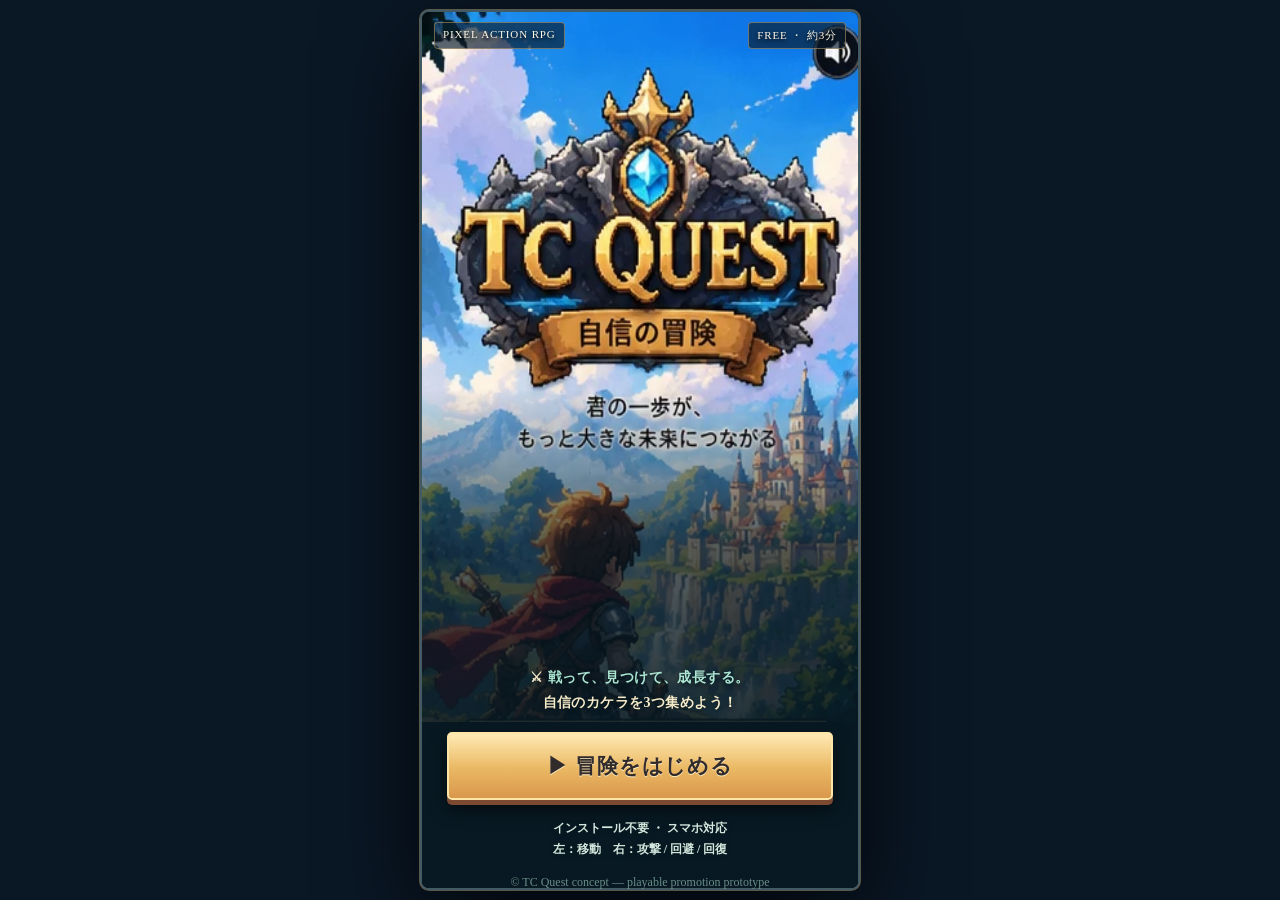
==== commit c67d54bc: "Set tested high-DPI Mincho mobile RPG v9 as main game" ====
--- a/index.html
+++ b/index.html
@@ -4,7 +4,7 @@
 <meta charset="utf-8">
 <meta name="viewport" content="width=device-width,initial-scale=1,maximum-scale=1,user-scalable=no,viewport-fit=cover">
 <meta name="theme-color" content="#102b33">
-<meta name="tc-quest-version" content="8-art-remaster">
+<meta name="tc-quest-version" content="9-mincho-hidpi-fixed">
 <meta name="description" content="3分で遊べる、留学生のためのピクセルアクションRPG。モンスターを倒して自信のかけらを集めよう。">
 <meta property="og:title" content="QUEST FOR TOMORROW | 未来をひらく小さな冒険">
 <meta property="og:description" content="剣を手に取り、就活の不安に立ち向かえ。無料で遊べるミニRPG！">
@@ -12,7 +12,7 @@
 <link rel="icon" type="image/png" href="[data-uri]">
 <title>TC QUEST — 自信の冒険</title>
 <style>
-:root{color-scheme:dark;--ink:#d8f0d9;--mint:#9eedd3;--gold:#f4cc81;--edge:#446866;--dark:#0b202b}*{box-sizing:border-box}html,body{height:100%;margin:0;overflow:hidden;background:radial-gradient(ellipse at 50% 32%,#2b5a54 0%,#152e38 54%,#0a1927 100%);color:var(--ink);font-family:'Hiragino Kaku Gothic ProN','Yu Gothic','Meiryo',system-ui,sans-serif}body{display:grid;place-items:center;touch-action:none}button{font:inherit;touch-action:manipulation}#shell{position:relative;display:block;width:min(100vw,calc(100dvh * .5),440px);aspect-ratio:1/2;max-height:100dvh;isolation:isolate;overflow:hidden;box-shadow:0 0 0 1px #618b7955,0 15px 95px #020e18aa; background:#1a3b42}canvas{display:block;width:100%;height:100%;image-rendering:pixelated;image-rendering:crisp-edges;touch-action:none}#shell::after{content:'';inset:0;position:absolute;pointer-events:none;z-index:3;box-shadow:inset 0 0 34px #091e2c58}#cover,#end,#pause{position:absolute;inset:0;z-index:5;display:flex;justify-content:center;align-items:center;padding:26px 20px 30px;background:linear-gradient(180deg,#09203066 0%,#102a39a8 30%,#081a25ee 76%,#061523f9 100%);text-align:center;overflow-y:auto}#cover[hidden],#end[hidden],#pause[hidden],#toast[hidden]{display:none}#cover{justify-content:space-between; flex-direction:column;padding-top:56px}#cover .brand{letter-spacing:.22em;color:#a5e2ce;text-transform:uppercase;font-size:11px;font-weight:900;text-shadow:0 2px 2px #051f24}.hero-glyph{width:32px;height:42px;background:url("[data-uri]") 0 0 no-repeat;image-rendering:pixelated;margin:30px auto 39px;transform:scale(2.15);display:block;filter:drop-shadow(0px 4px 0 #041922)}.main-title{font-size:clamp(29px,7vw,42px);letter-spacing:.005em;line-height:1.04;margin:0;color:#fff0c7;font-weight:1000;text-shadow:3px 3px 0 #233b4c,-2px 3px 0 #213c40,0 7px 0 #17313b}.main-title em{font-style:normal;color:#7dddc5}.mini-title{display:block;font-weight:800;letter-spacing:.12em;font-size:10px;color:#c0edce;margin:15px 0 7px}.sticker{display:inline-flex;align-items:center;gap:7px;padding:7px 13px;background:#193e47da;border:1px solid #4b827d;border-radius:7px;font-size:10px;color:#cbe3d9;margin-top:19px;font-weight:800}.story{font-weight:700;color:#cde2d5;font-size:13px;line-height:1.85;margin:6px auto 0;max-width:295px;text-shadow:0 2px 5px #061922}.inner-bottom{width:100%;padding-bottom:12px}.primary-btn,.outline-btn{width:100%;appearance:none;border:0;border-radius:9px;padding:16px 13px;background:linear-gradient(#f8d99c,#e9ad5f);color:#27363e;font-size:17px;font-weight:1000;letter-spacing:.04em;box-shadow:0 5px 0 #91623b,0 10px 22px #06151baa;cursor:pointer}.primary-btn:active{transform:translateY(3px);box-shadow:0 2px 0 #91623b}.outline-btn{background:#183c47;color:#d8f3e3;border:1px solid #548f7b;box-shadow:0 4px 0 #0c2330;font-size:13px;padding:13px}.tiny{margin:16px 0 0;color:#9fbeb9;font-size:10px;line-height:1.75;font-weight:600}.hud-chip{position:absolute;top:8px;left:9px;right:9px;display:flex;justify-content:space-between;font-size:10px;color:#d6f5e8;opacity:.85}#end{flex-direction:column;background:linear-gradient(180deg,#0b2237dd,#0e2f36f5 68%,#081b28ff)}.badge{font-size:11px;color:#eff9d9;background:#54724d;border:1px solid #aec78c;border-radius:6px;padding:7px 12px;font-weight:900;letter-spacing:.07em}.win-title{font-size:38px;color:#f5dc9b;line-height:1.14;margin:23px 0 5px;text-shadow:3px 4px 0 #334158}.win-desc{font-size:13px;color:#d0e5d8;line-height:1.95;margin:16px 0 25px}.cta-card{background:#1b4149;border:1px solid #639e88;border-radius:12px;padding:17px 14px;width:100%;max-width:330px;box-shadow:0 7px 0 #0b2934}.cta-card h3{font-size:21px;color:#f7e5b7;margin:5px 0 7px}.cta-card p{font-size:11px;line-height:1.65;margin:0 0 15px;color:#d0e9db}.cta-card .primary-btn{font-size:14px;padding:13px}.secondary-action{background:none;border:none;color:#9fccc0;text-decoration:underline;font-weight:800;font-size:12px;cursor:pointer;margin-top:24px}#pause{flex-direction:column;gap:14px}#pause h2{font-size:25px;margin:0;color:#f6dda2}#pause p{font-size:12px;line-height:1.9;max-width:295px}#pause button{max-width:270px}#toast{position:absolute;top:106px;left:50%;transform:translateX(-50%);padding:9px 12px;border:1px solid #b9e4bf;background:#1f5055ed;color:#fff0c5;font-size:12px;white-space:nowrap;z-index:7;border-radius:6px;font-weight:900}#links{position:fixed;bottom:10px;color:#739b93;opacity:.9;font-size:10px;pointer-events:none}@media(max-width:480px){#links{display:none}#cover{padding-top:35px}.hero-glyph{margin:23px auto 30px}.story{font-size:12px}.sticker{margin-top:12px}.mini-title{margin-top:8px}}@media(prefers-reduced-motion:reduce){*{scroll-behavior:auto}}
+:root{color-scheme:dark;--ink:#d8f0d9;--mint:#9eedd3;--gold:#f4cc81;--edge:#446866;--dark:#0b202b}*{box-sizing:border-box}html,body{height:100%;margin:0;overflow:hidden;background:radial-gradient(ellipse at 50% 32%,#2b5a54 0%,#152e38 54%,#0a1927 100%);color:var(--ink);font-family:'Yu Mincho','Hiragino Mincho ProN','MS PMincho','Noto Serif JP',serif}body{display:grid;place-items:center;touch-action:none}button{font:inherit;touch-action:manipulation}#shell{position:relative;display:block;width:min(100vw,calc(100dvh * .5),440px);aspect-ratio:1/2;max-height:100dvh;isolation:isolate;overflow:hidden;box-shadow:0 0 0 1px #618b7955,0 15px 95px #020e18aa; background:#1a3b42}canvas{display:block;width:100%;height:100%;image-rendering:pixelated;image-rendering:crisp-edges;touch-action:none}#shell::after{content:'';inset:0;position:absolute;pointer-events:none;z-index:3;box-shadow:inset 0 0 34px #091e2c58}#cover,#end,#pause{position:absolute;inset:0;z-index:5;display:flex;justify-content:center;align-items:center;padding:26px 20px 30px;background:linear-gradient(180deg,#09203066 0%,#102a39a8 30%,#081a25ee 76%,#061523f9 100%);text-align:center;overflow-y:auto}#cover[hidden],#end[hidden],#pause[hidden],#toast[hidden]{display:none}#cover{justify-content:space-between; flex-direction:column;padding-top:56px}#cover .brand{letter-spacing:.22em;color:#a5e2ce;text-transform:uppercase;font-size:11px;font-weight:900;text-shadow:0 2px 2px #051f24}.hero-glyph{width:32px;height:42px;background:url("[data-uri]") 0 0 no-repeat;image-rendering:pixelated;margin:30px auto 39px;transform:scale(2.15);display:block;filter:drop-shadow(0px 4px 0 #041922)}.main-title{font-size:clamp(29px,7vw,42px);letter-spacing:.005em;line-height:1.04;margin:0;color:#fff0c7;font-weight:1000;text-shadow:3px 3px 0 #233b4c,-2px 3px 0 #213c40,0 7px 0 #17313b}.main-title em{font-style:normal;color:#7dddc5}.mini-title{display:block;font-weight:800;letter-spacing:.12em;font-size:10px;color:#c0edce;margin:15px 0 7px}.sticker{display:inline-flex;align-items:center;gap:7px;padding:7px 13px;background:#193e47da;border:1px solid #4b827d;border-radius:7px;font-size:10px;color:#cbe3d9;margin-top:19px;font-weight:800}.story{font-weight:700;color:#cde2d5;font-size:13px;line-height:1.85;margin:6px auto 0;max-width:295px;text-shadow:0 2px 5px #061922}.inner-bottom{width:100%;padding-bottom:12px}.primary-btn,.outline-btn{width:100%;appearance:none;border:0;border-radius:9px;padding:18px 14px;background:linear-gradient(#f8d99c,#e9ad5f);color:#27363e;font-size:20px;font-weight:1000;letter-spacing:.04em;box-shadow:0 5px 0 #91623b,0 10px 22px #06151baa;cursor:pointer}.primary-btn:active{transform:translateY(3px);box-shadow:0 2px 0 #91623b}.outline-btn{background:#183c47;color:#d8f3e3;border:1px solid #548f7b;box-shadow:0 4px 0 #0c2330;font-size:16px;padding:15px}.tiny{margin:16px 0 0;color:#9fbeb9;font-size:12px;line-height:1.75;font-weight:600}.hud-chip{position:absolute;top:8px;left:9px;right:9px;display:flex;justify-content:space-between;font-size:12px;color:#d6f5e8;opacity:.85}#end{flex-direction:column;background:linear-gradient(180deg,#0b2237dd,#0e2f36f5 68%,#081b28ff)}.badge{font-size:13px;color:#eff9d9;background:#54724d;border:1px solid #aec78c;border-radius:6px;padding:7px 12px;font-weight:900;letter-spacing:.07em}.win-title{font-size:46px;color:#f5dc9b;line-height:1.14;margin:23px 0 5px;text-shadow:3px 4px 0 #334158}.win-desc{font-size:15px;color:#d0e5d8;line-height:1.95;margin:16px 0 25px}.cta-card{background:#1b4149;border:1px solid #639e88;border-radius:12px;padding:17px 14px;width:100%;max-width:330px;box-shadow:0 7px 0 #0b2934}.cta-card h3{font-size:25px;color:#f7e5b7;margin:5px 0 7px}.cta-card p{font-size:13px;line-height:1.65;margin:0 0 15px;color:#d0e9db}.cta-card .primary-btn{font-size:17px;padding:13px}.secondary-action{background:none;border:none;color:#9fccc0;text-decoration:underline;font-weight:800;font-size:14px;cursor:pointer;margin-top:24px}#pause{flex-direction:column;gap:14px}#pause h2{font-size:29px;margin:0;color:#f6dda2}#pause p{font-size:14px;line-height:1.9;max-width:295px}#pause button{max-width:270px}#toast{position:absolute;top:106px;left:50%;transform:translateX(-50%);padding:10px 14px;border:1px solid #b9e4bf;background:#1f5055ed;color:#fff0c5;font-size:14px;white-space:nowrap;z-index:7;border-radius:6px;font-weight:900}#links{position:fixed;bottom:10px;color:#739b93;opacity:.9;font-size:12px;pointer-events:none}@media(max-width:480px){#links{display:none}#cover{padding-top:35px}.hero-glyph{margin:23px auto 30px}.story{font-size:14px}.sticker{margin-top:12px}.mini-title{margin-top:8px}}@media(prefers-reduced-motion:reduce){*{scroll-behavior:auto}}
 
 /* ━━━━━━ TC QUEST V8 : premium mobile pixel RPG redesign ━━━━━━ */
 :root{--amber:#f4c87d;--navy:#142230;--mint:#9edbc4}
@@ -22,11 +22,11 @@
 #cover::before{content:"";position:absolute;inset:0 0 19% 0;background-image:url("[data-uri]");background-repeat:no-repeat;background-size:100% 100%;background-position:center top;z-index:-1;}
 #cover::after{content:"";position:absolute;pointer-events:none;left:0;right:0;top:43%;bottom:0;background:linear-gradient(180deg,transparent 0%,#081923aa 31%,#081923f8 80%);z-index:-1}
 #cover .inner-bottom{position:relative;z-index:2;bottom:auto;width:100%;padding:0 8px 5px}
-#cover .feature-line{font-size:11px;line-height:1.8;font-weight:850;color:#f7eac8;letter-spacing:.03em;text-shadow:0 2px 5px #071a1d;margin:0 0 17px}
+#cover .feature-line{font-size:14px;line-height:1.8;font-weight:850;color:#f7eac8;letter-spacing:.03em;text-shadow:0 2px 5px #071a1d;margin:0 0 17px}
 #cover .feature-line span{color:#ace5d2}
-#cover .primary-btn,#end .primary-btn{font-family:inherit;font-size:17px;border-radius:5px;border:2px solid #ffe6a8;box-shadow:0 5px 0 #7c4931,0 9px 18px #0009;background:linear-gradient(180deg,#ffeab3 0%,#eab864 54%,#d9974c 100%);color:#322b2c;text-shadow:0 1px #ffefc5}
-#cover .tiny{margin-top:18px;color:#d4e6dd;text-shadow:0 1px 4px #061a1d;font-size:10px}
-#cover .mini-status{position:absolute;top:10px;left:12px;right:12px;display:flex;justify-content:space-between;color:#fff8e5;font-size:9px;letter-spacing:.08em;text-shadow:0 2px 4px #000;z-index:3}
+#cover .primary-btn,#end .primary-btn{font-family:inherit;font-size:21px;border-radius:5px;border:2px solid #ffe6a8;box-shadow:0 5px 0 #7c4931,0 9px 18px #0009;background:linear-gradient(180deg,#ffeab3 0%,#eab864 54%,#d9974c 100%);color:#322b2c;text-shadow:0 1px #ffefc5}
+#cover .tiny{margin-top:18px;color:#d4e6dd;text-shadow:0 1px 4px #061a1d;font-size:12px}
+#cover .mini-status{position:absolute;top:10px;left:12px;right:12px;display:flex;justify-content:space-between;color:#fff8e5;font-size:11px;letter-spacing:.08em;text-shadow:0 2px 4px #000;z-index:3}
 #cover .mini-status span{background:#0a1c2ca8;border:1px solid #cfab7282;border-radius:4px;padding:5px 8px}
 #end{background:linear-gradient(180deg,transparent 0%,#081925aa 42%,#081521ee 60%,#071622 100%),url("[data-uri]") top center/100% 75% no-repeat,#0a1923;justify-content:flex-end;padding:15px 25px 20px}
 #end .badge{background:#142a35;border:1px solid #edc47c;color:#ffe09c;font-size:10px;padding:8px 14px}
@@ -34,7 +34,7 @@
 #end .win-desc{font-size:11px;line-height:1.65;color:#f0e7d7;margin:4px 0 12px}
 #end .cta-card{background:#0b2435ed;border:2px solid #c7a776;box-shadow:inset 0 0 0 3px #142c3b,0 8px 15px #031016aa;border-radius:5px;padding:11px}
 #end .cta-card h3{margin:0 0 4px;font-size:19px;color:#ffe3a5}
-#end .cta-card p{font-size:11px;line-height:1.5;margin:0 0 8px}
+#end .cta-card p{font-size:13px;line-height:1.5;margin:0 0 8px}
 #end .cta-card .primary-btn{padding:11px;font-size:13px}
 #end .secondary-action{margin-top:15px;color:#d9f6df}
 #end .tiny{font-size:9px;margin:12px 0 2px}
@@ -46,7 +46,7 @@
 #bossSplash.show{display:block}
 #bossSplash b{font-size:28px;color:#ffc0a8}
 @keyframes bossAlert{0%{opacity:0;transform:scale(1.1)}12%{opacity:1;transform:scale(1)}78%{opacity:1}100%{opacity:0}}
-@media(max-height:680px){#cover .feature-line{margin-bottom:9px;font-size:10px}#cover .inner-bottom{padding-bottom:0}#cover .tiny{margin-top:10px}#end .win-title{font-size:22px}#end .win-desc{display:none}#end .tiny{display:none}}
+@media(max-height:680px){#cover .feature-line{margin-bottom:9px;font-size:10px}#cover .inner-bottom{padding-bottom:0}#cover .tiny{margin-top:10px}#end .win-title{font-size:28px}#end .win-desc{display:none}#end .tiny{display:none}}
 </style>
 </head>
 <body>
@@ -78,7 +78,11 @@
 // Please verify this destination with the TC Passport project owner before publishing.
 const REGISTER_URL = 'https://student.passfolio.world/m/success/login';
 const W=320,H=640, WORLD_W=832,WORLD_H=1824,TAU=Math.PI*2;
-const canvas=document.getElementById('game'),ctx=canvas.getContext('2d',{alpha:false});ctx.imageSmoothingEnabled=false;
+const canvas=document.getElementById('game'),ctx=canvas.getContext('2d',{alpha:false});
+const DPR=Math.max(3,Math.min(4,window.devicePixelRatio||1));
+canvas.width=W*DPR; canvas.height=H*DPR;
+ctx.setTransform(DPR,0,0,DPR,0,0);
+ctx.imageSmoothingEnabled=false;
 const $=s=>document.querySelector(s);
 const images={};const files={world:'world.jpg',hero:'hero.png',slime:'slime.png',bat:'bat.png',wisp:'wisp.png',boss:'boss.png',chest:'chest.png'};
 let runId=0;let ready=false,playing=false,ended=false,paused=true,last=0,elapsed=0,anim=0,cam={x:250,y:940},shakes=0,flash=0,toastLeft=0,toastText='',soundOn=true,audioCtx=null;
@@ -174,7 +178,7 @@
 
 }
 function image(name,x,y,sx=1,sy=1,frame=0,row=0,fw=0,fh=0){let im=images[name];if(!im)return;ctx.save();ctx.translate(Math.round(x),Math.round(y));ctx.scale(sx,sy);if(fw){ctx.drawImage(im,Math.round(frame*fw),Math.round(row*fh),fw,fh,Math.round(-fw/2),Math.round(-fh),fw,fh)}else ctx.drawImage(im,Math.round(-im.width/2),Math.round(-im.height),im.width,im.height);ctx.restore()}
-function txt(s,x,y,size=10,color='#d9f0d8',align='left',stroke=false){ctx.textAlign=align;ctx.textBaseline='middle';ctx.font=`900 ${size}px 'Hiragino Kaku Gothic ProN','Yu Gothic',sans-serif`;if(stroke){ctx.lineWidth=3;ctx.strokeStyle='#122e39';ctx.strokeText(s,x,y)}ctx.fillStyle=color;ctx.fillText(s,x,y)}
+function txt(s,x,y,size=10,color='#d9f0d8',align='left',stroke=false){ctx.textAlign=align;ctx.textBaseline='middle';ctx.font=`800 ${Math.round(size*1.28)}px 'Yu Mincho','Hiragino Mincho ProN','MS PMincho','Noto Serif JP',serif`;if(stroke){ctx.lineWidth=3;ctx.strokeStyle='#122e39';ctx.strokeText(s,x,y)}ctx.fillStyle=color;ctx.fillText(s,x,y)}
 function rect(x,y,w,h,c){ctx.fillStyle=c;ctx.fillRect(Math.round(x),Math.round(y),Math.round(w),Math.round(h))}
 function ring(x,y,r,color,width=2){ctx.strokeStyle=color;ctx.lineWidth=width;ctx.beginPath();ctx.arc(x,y,r,0,TAU);ctx.stroke()}
 function pill(x,y,w,h,color){
@@ -264,7 +268,7 @@
  txt('ATTACK',254,578,9,'#fff0d4','center');txt('DASH',279,636,9,'#d4f6ed','center');txt('×'+player.potions,201,636,11,'#e4f5d7','center');
  if(player.dashCooldown>0){ctx.fillStyle='#06172477';ctx.beginPath();ctx.moveTo(279,602);ctx.arc(279,602,28,-Math.PI/2,-Math.PI/2+TAU*player.dashCooldown/1.55);ctx.closePath();ctx.fill()}
 }
-function paint(){ctx.setTransform(1,0,0,1,0,0);ctx.imageSmoothingEnabled=false;rect(0,0,W,H,'#102934');if(!ready){txt('LOADING...',160,300,22,'#ebd6a4','center');return}drawWorld();drawHUD();if(playing&&!paused)drawControls();}
+function paint(){ctx.setTransform(DPR,0,0,DPR,0,0);ctx.imageSmoothingEnabled=false;rect(0,0,W,H,'#102934');if(!ready){txt('LOADING...',160,300,22,'#ebd6a4','center');return}drawWorld();drawHUD();if(playing&&!paused)drawControls();}
 function showFatal(error){
   console.error('TC QUEST draw error:',error);
   let panel=document.getElementById('tc-fatal');
